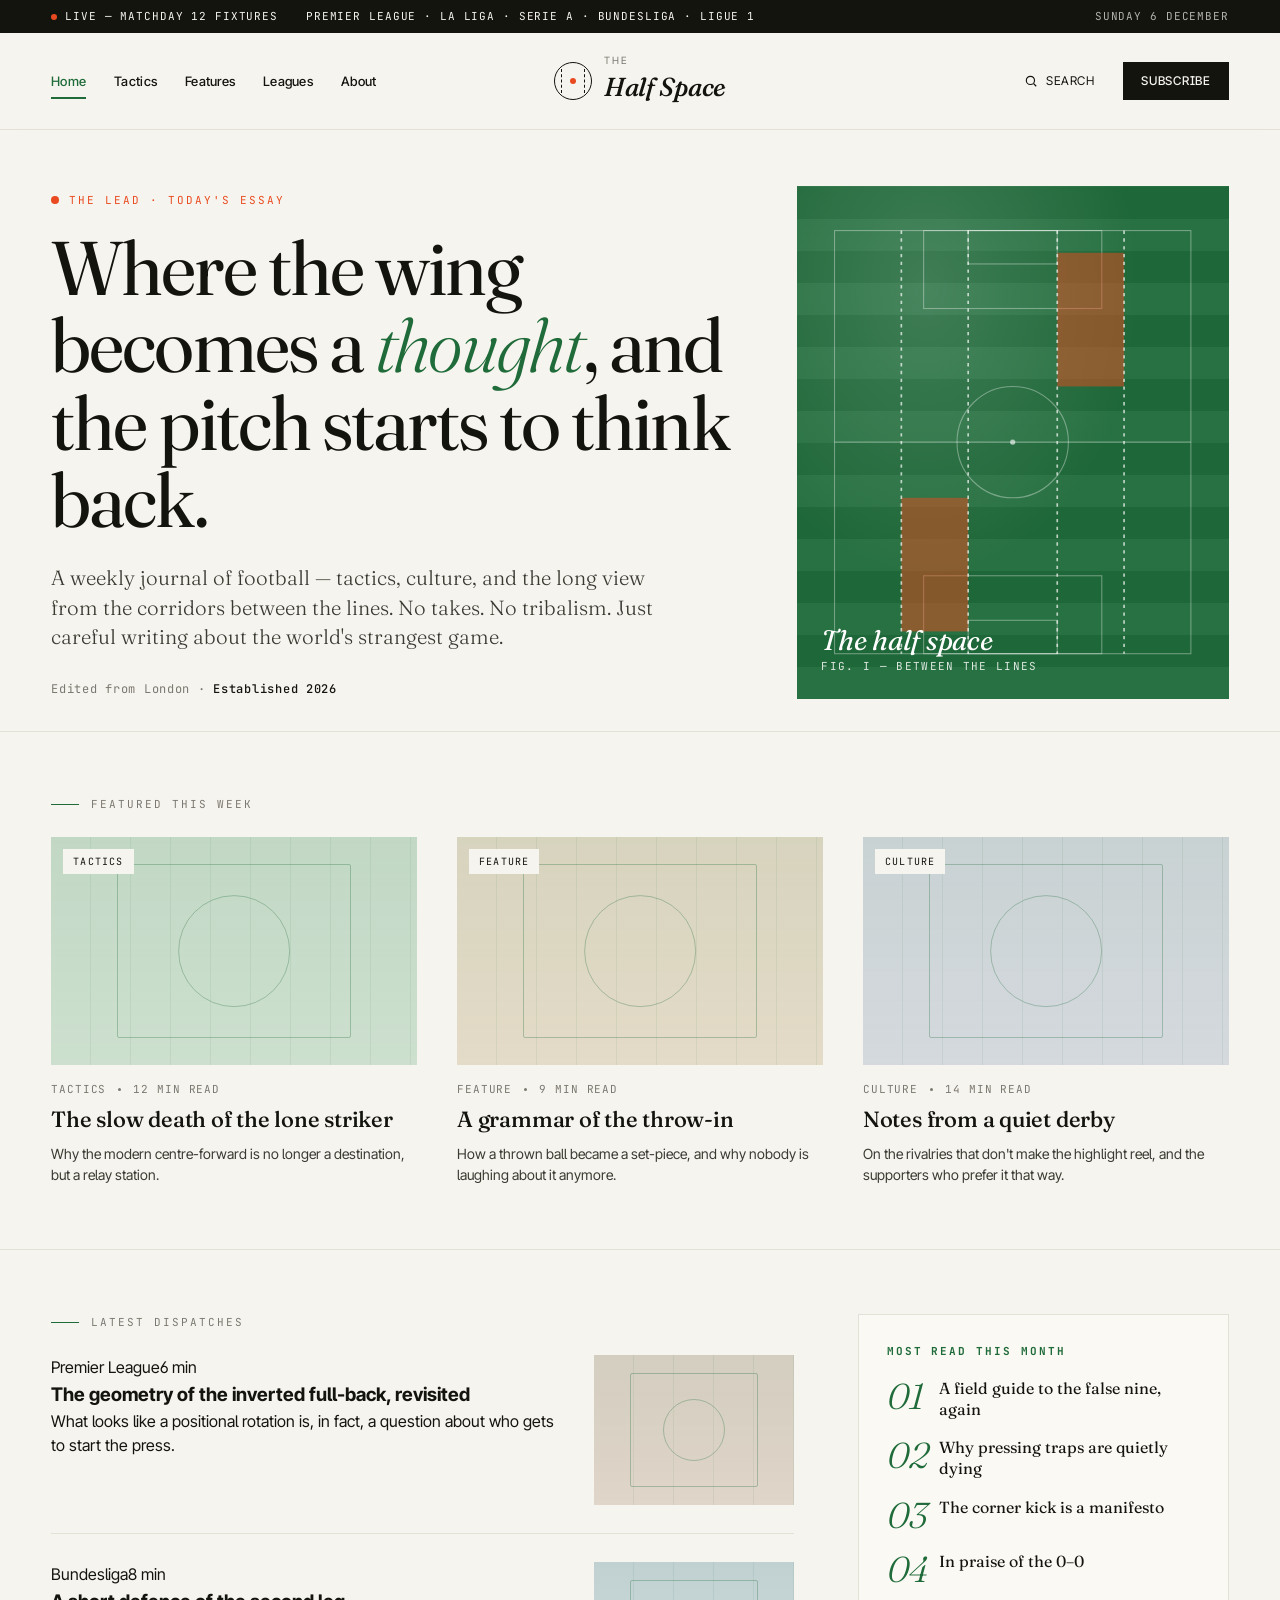
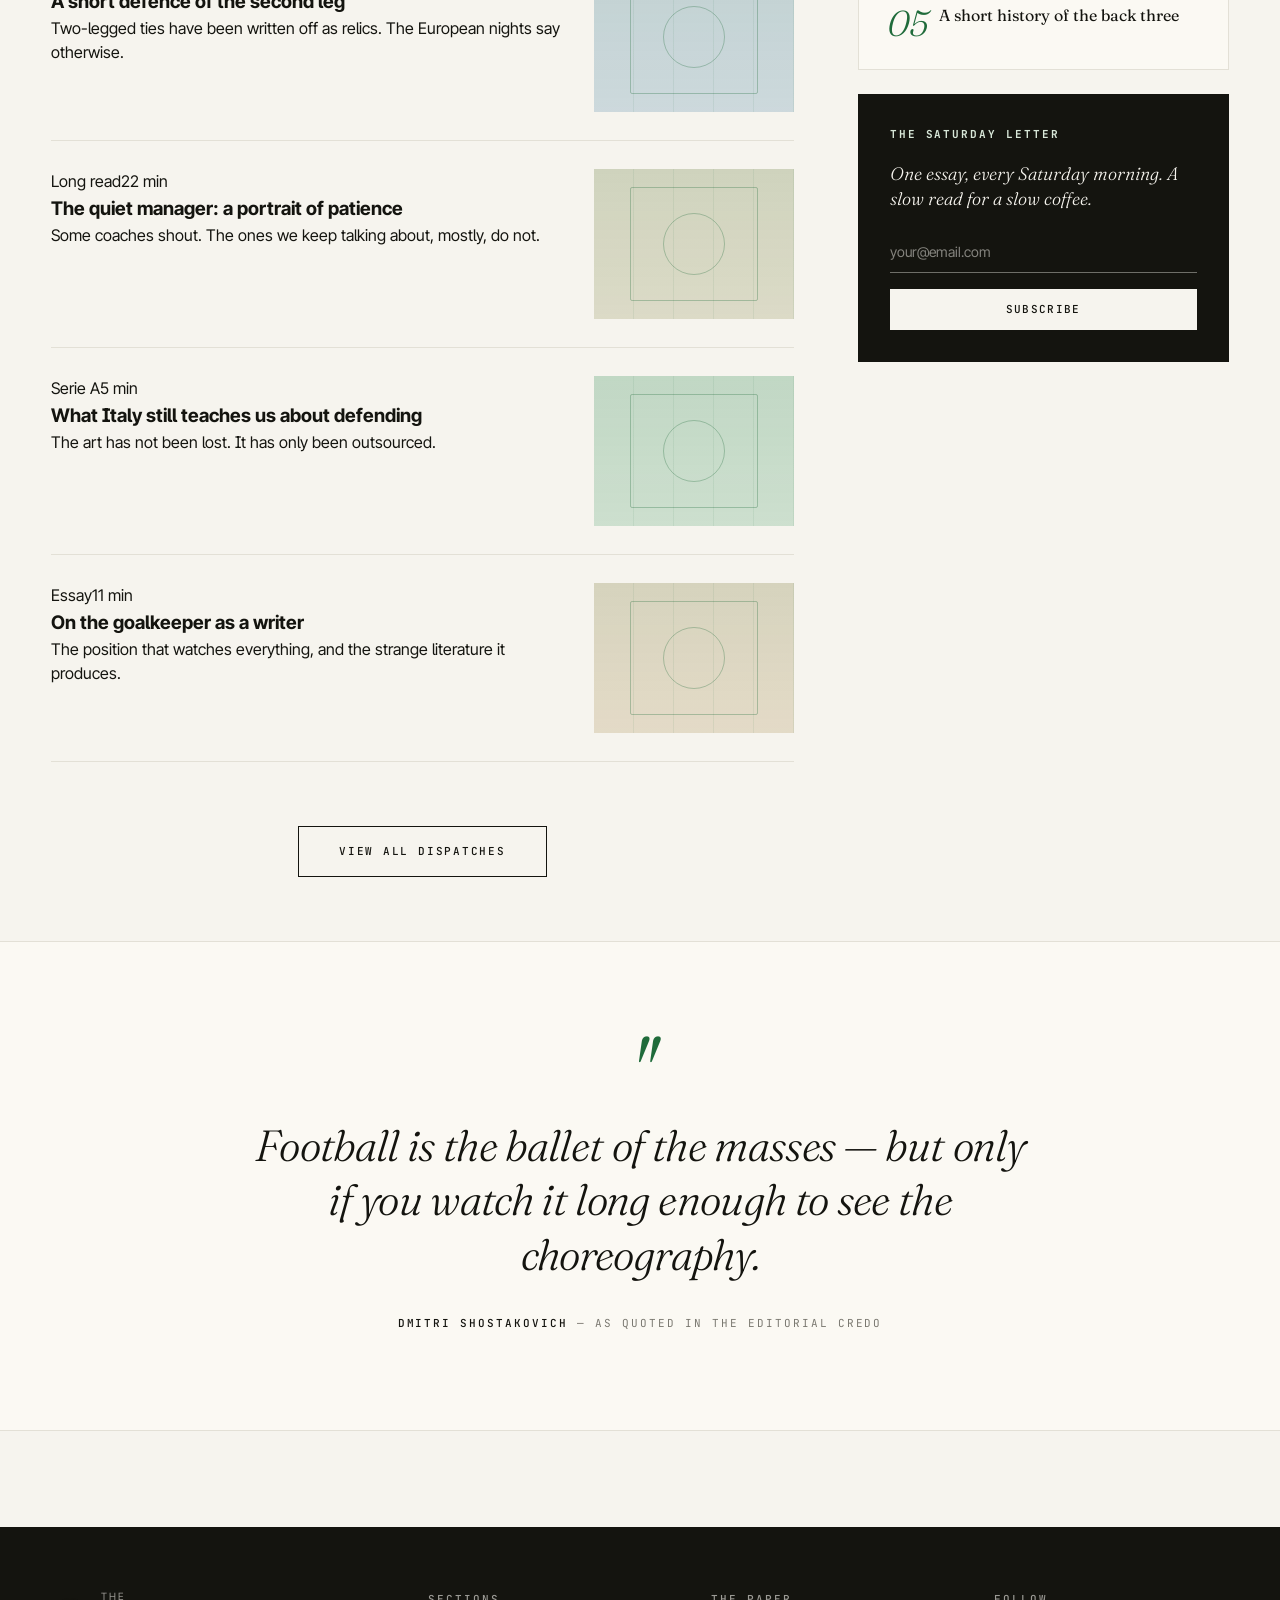
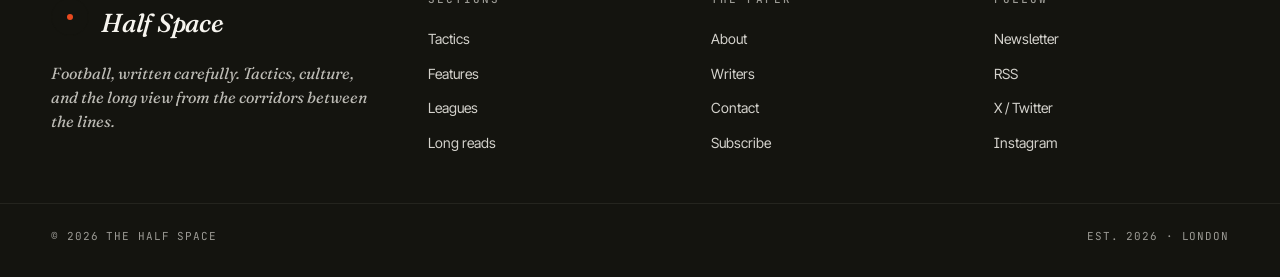
==== index.html @ 6b6e60ec "Add files via upload initial commit" ====
<!DOCTYPE html>
<html lang="en">
<head>
<meta charset="UTF-8">
<meta name="viewport" content="width=device-width, initial-scale=1.0">
<title>The Half Space — Football, written carefully</title>
<meta name="description" content="Tactics, culture, and the long view from the corridors between the lines.">
<link rel="stylesheet" href="styles.css">
</head>
<body data-page="home">

<div id="site-header"></div>

<main>

  <!-- HERO -->
  <section class="hero">
    <div class="container hero-grid">
      <div class="hero-lead fade-up">
        <span class="lead-tag">The lead · Today's essay</span>
        <h1>Where the wing becomes a <em>thought</em>, and the pitch starts to think back.</h1>
        <p class="deck">A weekly journal of football — tactics, culture, and the long view from the corridors between the lines. No takes. No tribalism. Just careful writing about the world's strangest game.</p>
        <p class="byline">Edited from London · <strong>Established 2026</strong></p>
      </div>
      <div class="hero-image fade-up delay-2">
        <div class="pitch-illustration"></div>
        <svg class="pitch-svg" viewBox="0 0 400 460" preserveAspectRatio="xMidYMid slice">
          <!-- Pitch lines suggestion -->
          <g stroke="rgba(255,255,255,0.35)" stroke-width="1" fill="none">
            <rect x="40" y="40" width="320" height="380"/>
            <line x1="40" y1="230" x2="360" y2="230"/>
            <circle cx="200" cy="230" r="50"/>
            <circle cx="200" cy="230" r="2" fill="rgba(255,255,255,0.6)"/>
            <rect x="120" y="40" width="160" height="70"/>
            <rect x="120" y="350" width="160" height="70"/>
            <rect x="160" y="40" width="80" height="30"/>
            <rect x="160" y="390" width="80" height="30"/>
          </g>
          <!-- Half-space highlight zones -->
          <g fill="rgba(233,74,31,0.5)">
            <rect x="100" y="280" width="60" height="120"/>
            <rect x="240" y="60" width="60" height="120"/>
          </g>
          <g stroke="rgba(255,255,255,0.7)" stroke-width="1.5" fill="none" stroke-dasharray="3,4">
            <line x1="100" y1="40" x2="100" y2="420"/>
            <line x1="160" y1="40" x2="160" y2="420"/>
            <line x1="240" y1="40" x2="240" y2="420"/>
            <line x1="300" y1="40" x2="300" y2="420"/>
          </g>
        </svg>
        <div class="corner-tag">
          <span class="big">The half space</span>
          <span>fig. i — between the lines</span>
        </div>
      </div>
    </div>
  </section>

  <!-- FEATURED THREE -->
  <section class="featured-row">
    <div class="container">
      <div class="section-eyebrow">Featured this week</div>
      <div class="featured-grid">
        <a href="article.html" class="card fade-up">
          <div class="card-image">
            <span class="tag">Tactics</span>
            <div class="card-image-inner pg-1"><div class="pitch-graphic"></div></div>
          </div>
          <div class="meta"><span>Tactics</span><span class="dot-sep"></span><span>12 min read</span></div>
          <h3>The slow death of the lone striker</h3>
          <p>Why the modern centre-forward is no longer a destination, but a relay station.</p>
        </a>
        <a href="article.html" class="card fade-up delay-1">
          <div class="card-image">
            <span class="tag">Feature</span>
            <div class="card-image-inner pg-2"><div class="pitch-graphic"></div></div>
          </div>
          <div class="meta"><span>Feature</span><span class="dot-sep"></span><span>9 min read</span></div>
          <h3>A grammar of the throw-in</h3>
          <p>How a thrown ball became a set-piece, and why nobody is laughing about it anymore.</p>
        </a>
        <a href="article.html" class="card fade-up delay-2">
          <div class="card-image">
            <span class="tag">Culture</span>
            <div class="card-image-inner pg-3"><div class="pitch-graphic"></div></div>
          </div>
          <div class="meta"><span>Culture</span><span class="dot-sep"></span><span>14 min read</span></div>
          <h3>Notes from a quiet derby</h3>
          <p>On the rivalries that don't make the highlight reel, and the supporters who prefer it that way.</p>
        </a>
      </div>
    </div>
  </section>

  <!-- LATEST + SIDEBAR -->
  <section class="latest-section">
    <div class="container latest-grid">
      <div>
        <div class="section-eyebrow">Latest dispatches</div>
        <div class="latest-list">
          <a href="article.html" class="row">
            <div>
              <div class="meta"><span>Premier League</span><span class="dot-sep"></span><span>6 min</span></div>
              <h3>The geometry of the inverted full-back, revisited</h3>
              <p>What looks like a positional rotation is, in fact, a question about who gets to start the press.</p>
            </div>
            <div class="img"><div class="card-image-inner pg-4"><div class="pitch-graphic"></div></div></div>
          </a>
          <a href="article.html" class="row">
            <div>
              <div class="meta"><span>Bundesliga</span><span class="dot-sep"></span><span>8 min</span></div>
              <h3>A short defence of the second leg</h3>
              <p>Two-legged ties have been written off as relics. The European nights say otherwise.</p>
            </div>
            <div class="img"><div class="card-image-inner pg-5"><div class="pitch-graphic"></div></div></div>
          </a>
          <a href="article.html" class="row">
            <div>
              <div class="meta"><span>Long read</span><span class="dot-sep"></span><span>22 min</span></div>
              <h3>The quiet manager: a portrait of patience</h3>
              <p>Some coaches shout. The ones we keep talking about, mostly, do not.</p>
            </div>
            <div class="img"><div class="card-image-inner pg-6"><div class="pitch-graphic"></div></div></div>
          </a>
          <a href="article.html" class="row">
            <div>
              <div class="meta"><span>Serie A</span><span class="dot-sep"></span><span>5 min</span></div>
              <h3>What Italy still teaches us about defending</h3>
              <p>The art has not been lost. It has only been outsourced.</p>
            </div>
            <div class="img"><div class="card-image-inner pg-1"><div class="pitch-graphic"></div></div></div>
          </a>
          <a href="article.html" class="row">
            <div>
              <div class="meta"><span>Essay</span><span class="dot-sep"></span><span>11 min</span></div>
              <h3>On the goalkeeper as a writer</h3>
              <p>The position that watches everything, and the strange literature it produces.</p>
            </div>
            <div class="img"><div class="card-image-inner pg-2"><div class="pitch-graphic"></div></div></div>
          </a>
        </div>
        <div class="load-more">
          <button>View all dispatches</button>
        </div>
      </div>

      <aside class="sidebar">
        <div class="sidebar-block">
          <h4>Most read this month</h4>
          <ol class="most-read">
            <li><span class="num">01</span><a href="article.html">A field guide to the false nine, again</a></li>
            <li><span class="num">02</span><a href="article.html">Why pressing traps are quietly dying</a></li>
            <li><span class="num">03</span><a href="article.html">The corner kick is a manifesto</a></li>
            <li><span class="num">04</span><a href="article.html">In praise of the 0–0</a></li>
            <li><span class="num">05</span><a href="article.html">A short history of the back three</a></li>
          </ol>
        </div>
        <div class="sidebar-block newsletter-block">
          <h4>The Saturday letter</h4>
          <p>One essay, every Saturday morning. A slow read for a slow coffee.</p>
          <input type="email" placeholder="your@email.com" />
          <button>Subscribe</button>
        </div>
      </aside>
    </div>
  </section>

  <!-- QUOTE BREAK -->
  <section class="quote-block">
    <blockquote>
      <div class="qmark">"</div>
      <q>Football is the ballet of the masses — but only if you watch it long enough to see the choreography.</q>
      <cite><strong>Dmitri Shostakovich</strong> — as quoted in the editorial credo</cite>
    </blockquote>
  </section>

</main>

<div id="site-footer"></div>
<script src="site.js"></script>
</body>
</html>
---- styles.css ----
/* ===========================
   THE HALF SPACE — Design System
   =========================== */

@import url('https://fonts.googleapis.com/css2?family=Fraunces:opsz,wght,SOFT@9..144,300..900,0..100&family=Inter+Tight:wght@300;400;500;600;700&family=JetBrains+Mono:wght@400;500&display=swap');

:root {
  /* Palette — pitch chalk on cream, with a deep grass accent */
  --bg: #f6f4ee;
  --bg-elevated: #ffffff;
  --paper: #fbf9f3;
  --ink: #14140f;
  --ink-soft: #3a3a32;
  --ink-muted: #7a7870;
  --rule: #e3e0d6;
  --rule-soft: #ecead8;
  --accent: #1f6b3a;       /* deep grass green */
  --accent-soft: #d8e7d8;
  --highlight: #e94a1f;    /* match-day red */
  --gold: #b58a2c;

  /* Type */
  --serif: 'Fraunces', 'Times New Roman', serif;
  --sans: 'Inter Tight', system-ui, sans-serif;
  --mono: 'JetBrains Mono', monospace;

  /* Layout */
  --max: 1280px;
  --gutter: clamp(20px, 4vw, 56px);
  --radius: 2px;
}

* { box-sizing: border-box; margin: 0; padding: 0; }

html { scroll-behavior: smooth; }

body {
  font-family: var(--sans);
  background: var(--bg);
  color: var(--ink);
  line-height: 1.55;
  -webkit-font-smoothing: antialiased;
  text-rendering: optimizeLegibility;
  font-feature-settings: "ss01", "ss02";
}

a { color: inherit; text-decoration: none; }

img { max-width: 100%; display: block; }

button { font: inherit; cursor: pointer; border: none; background: none; color: inherit; }

/* ===========================
   HEADER / MASTHEAD
   =========================== */

.top-strip {
  background: var(--ink);
  color: var(--bg);
  font-family: var(--mono);
  font-size: 11px;
  letter-spacing: 0.08em;
  text-transform: uppercase;
}

.top-strip-inner {
  max-width: var(--max);
  margin: 0 auto;
  padding: 8px var(--gutter);
  display: flex;
  justify-content: space-between;
  align-items: center;
  gap: 24px;
}

.top-strip .ticker {
  display: flex;
  gap: 28px;
  overflow: hidden;
  white-space: nowrap;
}
.top-strip .ticker span {
  display: inline-flex;
  align-items: center;
  gap: 8px;
}
.top-strip .ticker .dot {
  width: 6px; height: 6px; border-radius: 50%;
  background: var(--highlight);
  display: inline-block;
}
.top-strip .meta { opacity: 0.7; }

header.masthead {
  background: var(--bg);
  border-bottom: 1px solid var(--rule);
  position: sticky;
  top: 0;
  z-index: 50;
  backdrop-filter: blur(8px);
  background: rgba(246, 244, 238, 0.92);
}

.masthead-inner {
  max-width: var(--max);
  margin: 0 auto;
  padding: 22px var(--gutter);
  display: grid;
  grid-template-columns: 1fr auto 1fr;
  align-items: center;
  gap: 24px;
}

.brand {
  display: flex;
  align-items: center;
  gap: 12px;
  justify-self: center;
  grid-column: 2;
}

.brand-mark {
  width: 38px;
  height: 38px;
  position: relative;
  display: grid;
  place-items: center;
  border: 1.5px solid var(--ink);
  border-radius: 50%;
}
.brand-mark::before {
  content: '';
  position: absolute;
  inset: 6px;
  border-left: 1px dashed var(--ink);
  border-right: 1px dashed var(--ink);
}
.brand-mark::after {
  content: '';
  width: 6px; height: 6px;
  background: var(--highlight);
  border-radius: 50%;
}

.brand-name {
  font-family: var(--serif);
  font-weight: 500;
  font-size: 26px;
  letter-spacing: -0.01em;
  font-style: italic;
}
.brand-name .the {
  font-family: var(--sans);
  font-weight: 400;
  font-style: normal;
  text-transform: uppercase;
  font-size: 10px;
  letter-spacing: 0.2em;
  color: var(--ink-muted);
  display: block;
  line-height: 1;
  margin-bottom: 2px;
}

nav.primary {
  grid-column: 1;
  justify-self: start;
  display: flex;
  gap: 28px;
  font-size: 13px;
  font-weight: 500;
  letter-spacing: 0.02em;
}
nav.primary a {
  position: relative;
  padding: 6px 0;
  transition: color 0.2s;
}
nav.primary a:hover { color: var(--accent); }
nav.primary a.active {
  color: var(--accent);
}
nav.primary a.active::after {
  content: '';
  position: absolute;
  left: 0; right: 0; bottom: -2px;
  height: 2px;
  background: var(--accent);
}

.utility {
  grid-column: 3;
  justify-self: end;
  display: flex;
  align-items: center;
  gap: 16px;
}

.search-btn, .acct-btn {
  display: inline-flex;
  align-items: center;
  gap: 8px;
  font-size: 12px;
  letter-spacing: 0.04em;
  text-transform: uppercase;
  padding: 8px 12px;
  border: 1px solid transparent;
  transition: border-color 0.2s;
}
.search-btn:hover { border-color: var(--rule); }

.subscribe-btn {
  background: var(--ink);
  color: var(--bg);
  padding: 10px 18px;
  font-size: 12px;
  letter-spacing: 0.06em;
  text-transform: uppercase;
  font-weight: 500;
  transition: background 0.2s;
}
.subscribe-btn:hover { background: var(--accent); }

.menu-toggle { display: none; }

/* ===========================
   GENERIC LAYOUT
   =========================== */

.container {
  max-width: var(--max);
  margin: 0 auto;
  padding: 0 var(--gutter);
}

main { min-height: 60vh; }

.section-eyebrow {
  font-family: var(--mono);
  font-size: 11px;
  letter-spacing: 0.18em;
  text-transform: uppercase;
  color: var(--ink-muted);
  display: flex;
  align-items: center;
  gap: 12px;
  margin-bottom: 24px;
}
.section-eyebrow::before {
  content: '';
  width: 28px;
  height: 1px;
  background: var(--accent);
}

.divider {
  height: 1px;
  background: var(--rule);
  margin: 64px 0;
}

/* ===========================
   FOOTER
   =========================== */

footer.site-footer {
  margin-top: 96px;
  background: var(--ink);
  color: var(--bg);
  padding: 64px 0 32px;
}

.footer-grid {
  max-width: var(--max);
  margin: 0 auto;
  padding: 0 var(--gutter);
  display: grid;
  grid-template-columns: 1.4fr 1fr 1fr 1fr;
  gap: 48px;
}

.footer-brand .brand-name { color: var(--bg); }
.footer-brand .brand-name .the { color: rgba(246,244,238,0.6); }
.footer-brand p {
  margin-top: 18px;
  font-family: var(--serif);
  font-size: 16px;
  line-height: 1.5;
  font-style: italic;
  opacity: 0.75;
  max-width: 320px;
}

.footer-col h4 {
  font-family: var(--mono);
  font-size: 11px;
  letter-spacing: 0.18em;
  text-transform: uppercase;
  margin-bottom: 18px;
  opacity: 0.6;
  font-weight: 500;
}
.footer-col ul { list-style: none; display: flex; flex-direction: column; gap: 10px; }
.footer-col a {
  font-size: 14px;
  opacity: 0.85;
  transition: opacity 0.2s;
}
.footer-col a:hover { opacity: 1; color: var(--accent-soft); }

.footer-bottom {
  max-width: var(--max);
  margin: 48px auto 0;
  padding: 24px var(--gutter) 0;
  border-top: 1px solid rgba(246,244,238,0.12);
  display: flex;
  justify-content: space-between;
  font-family: var(--mono);
  font-size: 11px;
  letter-spacing: 0.08em;
  text-transform: uppercase;
  opacity: 0.6;
}

/* ===========================
   ARTICLE CARD (shared)
   =========================== */

.card {
  display: block;
  transition: transform 0.3s ease;
}
.card:hover .card-image-inner { transform: scale(1.03); }
.card:hover h3 { color: var(--accent); }

.card-image {
  overflow: hidden;
  background: var(--rule-soft);
  aspect-ratio: 16/10;
  margin-bottom: 16px;
  position: relative;
}
.card-image-inner {
  width: 100%; height: 100%;
  transition: transform 0.6s cubic-bezier(.2,.8,.2,1);
  display: grid;
  place-items: center;
  background-size: cover;
  background-position: center;
}

.card .tag {
  position: absolute;
  top: 12px; left: 12px;
  background: var(--bg);
  color: var(--ink);
  font-family: var(--mono);
  font-size: 10px;
  letter-spacing: 0.12em;
  text-transform: uppercase;
  padding: 5px 10px;
  z-index: 2;
}

.card .meta {
  font-family: var(--mono);
  font-size: 11px;
  letter-spacing: 0.08em;
  text-transform: uppercase;
  color: var(--ink-muted);
  margin-bottom: 8px;
  display: flex;
  gap: 12px;
  align-items: center;
}
.card .meta .dot-sep { width: 3px; height: 3px; background: var(--ink-muted); border-radius: 50%; display: inline-block; }

.card h3 {
  font-family: var(--serif);
  font-weight: 500;
  font-size: 22px;
  line-height: 1.2;
  letter-spacing: -0.01em;
  margin-bottom: 10px;
  transition: color 0.2s;
}
.card p {
  font-size: 14px;
  color: var(--ink-soft);
  line-height: 1.5;
}

/* Placeholder pitch graphic for empty image */
.pitch-graphic {
  width: 100%; height: 100%;
  background:
    linear-gradient(180deg, rgba(31,107,58,0.12), rgba(31,107,58,0.06)),
    repeating-linear-gradient(90deg, transparent 0 39px, rgba(31,107,58,0.08) 39px 40px);
  position: relative;
}
.pitch-graphic::before, .pitch-graphic::after {
  content: '';
  position: absolute;
  border: 1px solid rgba(31,107,58,0.3);
}
.pitch-graphic::before {
  inset: 12% 18%;
  border-radius: 2px;
}
.pitch-graphic::after {
  width: 30%; aspect-ratio: 1;
  border-radius: 50%;
  top: 50%; left: 50%;
  transform: translate(-50%, -50%);
}

/* Color variants for placeholder cards */
.pg-1 { background-color: #d8e7d8; }
.pg-2 { background-color: #f0e2d0; }
.pg-3 { background-color: #e0e0e8; }
.pg-4 { background-color: #ecdcd2; }
.pg-5 { background-color: #d8e0e7; }
.pg-6 { background-color: #e8e2d0; }

/* ===========================
   RESPONSIVE
   =========================== */

@media (max-width: 900px) {
  .masthead-inner {
    grid-template-columns: 1fr auto 1fr;
  }
  nav.primary { display: none; }
  .menu-toggle {
    display: inline-flex;
    grid-column: 1;
    justify-self: start;
    width: 40px; height: 40px;
    align-items: center; justify-content: center;
    flex-direction: column;
    gap: 5px;
  }
  .menu-toggle span {
    width: 22px; height: 1.5px; background: var(--ink);
  }
  .utility .search-btn span,
  .utility .acct-btn span { display: none; }
  .top-strip .meta { display: none; }
  .footer-grid { grid-template-columns: 1fr 1fr; gap: 32px; }
  .footer-brand { grid-column: span 2; }
  .footer-bottom { flex-direction: column; gap: 8px; }
}

@media (max-width: 600px) {
  .top-strip-inner .ticker span:not(:first-child) { display: none; }
  .subscribe-btn { padding: 8px 12px; font-size: 11px; }
}

/* Mobile menu */
.mobile-menu {
  display: none;
  position: fixed;
  top: 0; left: 0; right: 0; bottom: 0;
  background: var(--bg);
  z-index: 100;
  padding: 32px var(--gutter);
  flex-direction: column;
  gap: 24px;
}
.mobile-menu.open { display: flex; }
.mobile-menu .close {
  align-self: flex-end;
  font-size: 28px;
  width: 40px; height: 40px;
}
.mobile-menu nav {
  display: flex;
  flex-direction: column;
  gap: 18px;
}
.mobile-menu a {
  font-family: var(--serif);
  font-size: 32px;
  font-style: italic;
}

/* Animations */
@keyframes fadeUp {
  from { opacity: 0; transform: translateY(16px); }
  to { opacity: 1; transform: translateY(0); }
}
.fade-up { animation: fadeUp 0.7s cubic-bezier(.2,.8,.2,1) both; }
.delay-1 { animation-delay: 0.08s; }
.delay-2 { animation-delay: 0.16s; }
.delay-3 { animation-delay: 0.24s; }
.delay-4 { animation-delay: 0.32s; }
.delay-5 { animation-delay: 0.4s; }

/* ===========================
   SEARCH OVERLAY
   =========================== */
.search-overlay {
  display: none;
  position: fixed;
  inset: 0;
  background: rgba(246, 244, 238, 0.98);
  backdrop-filter: blur(20px);
  z-index: 200;
  padding: 32px var(--gutter);
}
.search-overlay.open { display: block; animation: fadeUp 0.3s both; }
.search-overlay .close {
  position: absolute;
  top: 24px; right: 32px;
  font-size: 32px;
  width: 44px; height: 44px;
  border-radius: 50%;
  border: 1px solid var(--rule);
  display: grid; place-items: center;
}
.search-inner {
  max-width: 720px;
  margin: 12vh auto 0;
}
.search-eyebrow {
  display: block;
  font-family: var(--mono);
  font-size: 11px;
  letter-spacing: 0.18em;
  text-transform: uppercase;
  color: var(--ink-muted);
  margin-bottom: 18px;
}
.search-overlay input[type=search] {
  width: 100%;
  font-family: var(--serif);
  font-size: clamp(32px, 5vw, 56px);
  font-style: italic;
  font-weight: 300;
  border: none;
  background: transparent;
  border-bottom: 1px solid var(--ink);
  padding: 16px 0;
  outline: none;
  color: var(--ink);
}
.search-suggest {
  margin-top: 28px;
  display: flex;
  gap: 12px;
  flex-wrap: wrap;
  font-size: 13px;
  align-items: center;
}
.search-suggest span { font-family: var(--mono); font-size: 11px; letter-spacing: 0.12em; text-transform: uppercase; color: var(--ink-muted); }
.search-suggest a {
  padding: 6px 14px;
  border: 1px solid var(--rule);
  border-radius: 99px;
  transition: all 0.2s;
}
.search-suggest a:hover { background: var(--ink); color: var(--bg); border-color: var(--ink); }

/* ===========================
   HOME PAGE — HERO
   =========================== */

.hero {
  padding: 56px 0 32px;
  border-bottom: 1px solid var(--rule);
}

.hero-grid {
  display: grid;
  grid-template-columns: 1.6fr 1fr;
  gap: 56px;
  align-items: stretch;
}

.hero-lead .lead-tag {
  font-family: var(--mono);
  font-size: 11px;
  letter-spacing: 0.18em;
  text-transform: uppercase;
  color: var(--highlight);
  margin-bottom: 20px;
  display: inline-flex;
  align-items: center;
  gap: 10px;
}
.hero-lead .lead-tag::before {
  content: '';
  width: 8px; height: 8px; border-radius: 50%;
  background: var(--highlight);
  animation: pulse 1.6s ease-in-out infinite;
}
@keyframes pulse {
  0%,100% { transform: scale(1); opacity: 1; }
  50% { transform: scale(1.4); opacity: 0.5; }
}

.hero-lead h1 {
  font-family: var(--serif);
  font-weight: 400;
  font-size: clamp(40px, 6vw, 76px);
  line-height: 1.02;
  letter-spacing: -0.025em;
  margin-bottom: 24px;
}
.hero-lead h1 em {
  font-style: italic;
  font-weight: 300;
  color: var(--accent);
}

.hero-lead .deck {
  font-family: var(--serif);
  font-size: clamp(18px, 1.6vw, 22px);
  line-height: 1.45;
  color: var(--ink-soft);
  max-width: 620px;
  font-weight: 300;
  margin-bottom: 28px;
}

.hero-lead .byline {
  font-family: var(--mono);
  font-size: 12px;
  letter-spacing: 0.06em;
  color: var(--ink-muted);
}
.hero-lead .byline strong { color: var(--ink); font-weight: 500; }

.hero-image {
  background: var(--accent);
  position: relative;
  overflow: hidden;
  min-height: 460px;
}
.hero-image .pitch-illustration {
  position: absolute;
  inset: 0;
  background:
    radial-gradient(ellipse at 30% 20%, rgba(255,255,255,0.15), transparent 50%),
    repeating-linear-gradient(0deg, rgba(255,255,255,0.04) 0 32px, rgba(0,0,0,0.04) 32px 64px);
}
.hero-image svg.pitch-svg {
  position: absolute;
  inset: 0;
  width: 100%;
  height: 100%;
}
.hero-image .corner-tag {
  position: absolute;
  bottom: 24px; left: 24px;
  font-family: var(--mono);
  font-size: 11px;
  letter-spacing: 0.12em;
  text-transform: uppercase;
  color: rgba(255,255,255,0.85);
  display: flex;
  flex-direction: column;
  gap: 4px;
}
.hero-image .corner-tag .big {
  font-family: var(--serif);
  font-style: italic;
  font-size: 28px;
  letter-spacing: -0.01em;
  color: white;
  text-transform: none;
  line-height: 1;
}

@media (max-width: 900px) {
  .hero-grid { grid-template-columns: 1fr; }
  .hero-image { min-height: 320px; order: -1; }
}

/* ===========================
   FEATURED ROW
   =========================== */

.featured-row {
  padding: 64px 0;
  border-bottom: 1px solid var(--rule);
}

.featured-grid {
  display: grid;
  grid-template-columns: repeat(3, 1fr);
  gap: 40px;
}
@media (max-width: 800px) {
  .featured-grid { grid-template-columns: 1fr; }
}

/* ===========================
   LATEST + SIDEBAR
   =========================== */

.latest-section {
  padding: 64px 0;
}

.latest-grid {
  display: grid;
  grid-template-columns: 2fr 1fr;
  gap: 64px;
}
@media (max-width: 900px) {
  .latest-grid { grid-template-columns: 1fr; gap: 48px; }
}

.latest-list {
  display: flex;
  flex-direction: column;
}
.latest-list .row {
  display: grid;
  grid-template-columns: 1fr 200px;
  gap: 32px;
  padding: 28px 0;
  border-bottom: 1px solid var(--rule);
  transition: padding 0.2s;
}
.latest-list .row:first-child { padding-top: 0; }
.latest-list .row:hover { padding-left: 8px; }
.latest-list .row:hover h3 { color: var(--accent); }
.latest-list .row .img { aspect-ratio: 4/3; overflow: hidden; }
@media (max-width: 600px) {
  .latest-list .row { grid-template-columns: 1fr; }
  .latest-list .row .img { aspect-ratio: 16/10; order: -1; }
}

.sidebar {
  position: sticky;
  top: 100px;
  align-self: start;
}

.sidebar-block {
  padding: 28px;
  background: var(--paper);
  border: 1px solid var(--rule);
  margin-bottom: 24px;
}
.sidebar-block h4 {
  font-family: var(--mono);
  font-size: 11px;
  letter-spacing: 0.18em;
  text-transform: uppercase;
  color: var(--accent);
  margin-bottom: 18px;
}

.most-read {
  list-style: none;
  display: flex;
  flex-direction: column;
  gap: 18px;
}
.most-read li {
  display: grid;
  grid-template-columns: 36px 1fr;
  gap: 16px;
  align-items: start;
}
.most-read .num {
  font-family: var(--serif);
  font-style: italic;
  font-size: 36px;
  font-weight: 300;
  line-height: 1;
  color: var(--accent);
}
.most-read a {
  font-family: var(--serif);
  font-size: 16px;
  line-height: 1.3;
  font-weight: 400;
  transition: color 0.2s;
}
.most-read a:hover { color: var(--accent); }

.newsletter-block {
  background: var(--ink);
  color: var(--bg);
  padding: 32px;
  border: none;
}
.newsletter-block h4 { color: var(--accent-soft); }
.newsletter-block p {
  font-family: var(--serif);
  font-size: 18px;
  font-style: italic;
  line-height: 1.4;
  font-weight: 300;
  margin-bottom: 20px;
}
.newsletter-block input {
  width: 100%;
  background: transparent;
  border: none;
  border-bottom: 1px solid rgba(246,244,238,0.4);
  padding: 12px 0;
  color: var(--bg);
  font-family: var(--sans);
  font-size: 14px;
  outline: none;
}
.newsletter-block input::placeholder { color: rgba(246,244,238,0.5); }
.newsletter-block button {
  width: 100%;
  margin-top: 16px;
  padding: 12px;
  background: var(--bg);
  color: var(--ink);
  font-family: var(--mono);
  font-size: 11px;
  letter-spacing: 0.12em;
  text-transform: uppercase;
  font-weight: 500;
  transition: background 0.2s;
}
.newsletter-block button:hover { background: var(--accent-soft); }

/* ===========================
   QUOTE / EDITORIAL BREAK
   =========================== */

.quote-block {
  padding: 96px 0;
  background: var(--paper);
  border-top: 1px solid var(--rule);
  border-bottom: 1px solid var(--rule);
  text-align: center;
}
.quote-block blockquote {
  max-width: 900px;
  margin: 0 auto;
  padding: 0 var(--gutter);
}
.quote-block .qmark {
  font-family: var(--serif);
  font-size: 80px;
  line-height: 0.8;
  color: var(--accent);
  font-style: italic;
  margin-bottom: 16px;
}
.quote-block q {
  font-family: var(--serif);
  font-size: clamp(26px, 3.4vw, 44px);
  font-weight: 300;
  line-height: 1.25;
  font-style: italic;
  letter-spacing: -0.015em;
  display: block;
  margin-bottom: 28px;
}
.quote-block q::before, .quote-block q::after { content: ''; }
.quote-block cite {
  font-family: var(--mono);
  font-size: 11px;
  letter-spacing: 0.18em;
  text-transform: uppercase;
  color: var(--ink-muted);
  font-style: normal;
}
.quote-block cite strong { color: var(--ink); font-weight: 500; }

/* ===========================
   GENERIC PAGE HEADER
   =========================== */

.page-header {
  padding: 80px 0 56px;
  border-bottom: 1px solid var(--rule);
}
.page-header .eyebrow {
  font-family: var(--mono);
  font-size: 11px;
  letter-spacing: 0.18em;
  text-transform: uppercase;
  color: var(--accent);
  margin-bottom: 20px;
  display: inline-flex;
  align-items: center;
  gap: 10px;
}
.page-header .eyebrow::before {
  content: '';
  width: 28px; height: 1px; background: var(--accent);
}
.page-header h1 {
  font-family: var(--serif);
  font-weight: 400;
  font-size: clamp(48px, 7vw, 96px);
  line-height: 1;
  letter-spacing: -0.03em;
  margin-bottom: 20px;
}
.page-header h1 em {
  font-style: italic;
  font-weight: 300;
  color: var(--accent);
}
.page-header .deck {
  font-family: var(--serif);
  font-size: clamp(18px, 1.6vw, 22px);
  font-weight: 300;
  font-style: italic;
  color: var(--ink-soft);
  max-width: 720px;
  line-height: 1.4;
}

/* ===========================
   CATEGORY FILTER PILLS
   =========================== */

.filter-row {
  padding: 32px 0;
  border-bottom: 1px solid var(--rule);
  display: flex;
  gap: 8px;
  flex-wrap: wrap;
  align-items: center;
}
.filter-row .label {
  font-family: var(--mono);
  font-size: 11px;
  letter-spacing: 0.18em;
  text-transform: uppercase;
  color: var(--ink-muted);
  margin-right: 16px;
}
.filter-row a {
  padding: 8px 16px;
  border: 1px solid var(--rule);
  border-radius: 99px;
  font-size: 13px;
  transition: all 0.2s;
}
.filter-row a:hover { border-color: var(--ink); }
.filter-row a.active {
  background: var(--ink);
  color: var(--bg);
  border-color: var(--ink);
}

/* ===========================
   ARCHIVE GRID
   =========================== */

.archive-section { padding: 64px 0; }
.archive-grid {
  display: grid;
  grid-template-columns: repeat(3, 1fr);
  gap: 48px 40px;
}
@media (max-width: 900px) { .archive-grid { grid-template-columns: repeat(2, 1fr); } }
@media (max-width: 600px) { .archive-grid { grid-template-columns: 1fr; } }

.load-more {
  text-align: center;
  margin-top: 64px;
}
.load-more button {
  padding: 16px 40px;
  border: 1px solid var(--ink);
  font-family: var(--mono);
  font-size: 11px;
  letter-spacing: 0.16em;
  text-transform: uppercase;
  font-weight: 500;
  transition: all 0.2s;
}
.load-more button:hover { background: var(--ink); color: var(--bg); }

/* ===========================
   ARTICLE PAGE
   =========================== */

.article-hero {
  padding: 64px 0 48px;
  max-width: 880px;
  margin: 0 auto;
}
.article-hero .eyebrow {
  font-family: var(--mono);
  font-size: 11px;
  letter-spacing: 0.18em;
  text-transform: uppercase;
  color: var(--accent);
  margin-bottom: 24px;
}
.article-hero h1 {
  font-family: var(--serif);
  font-weight: 400;
  font-size: clamp(38px, 5.5vw, 68px);
  line-height: 1.05;
  letter-spacing: -0.025em;
  margin-bottom: 28px;
}
.article-hero h1 em { font-style: italic; font-weight: 300; }
.article-hero .deck {
  font-family: var(--serif);
  font-size: clamp(19px, 1.7vw, 24px);
  line-height: 1.45;
  color: var(--ink-soft);
  font-weight: 300;
  margin-bottom: 32px;
}

.article-meta-bar {
  display: flex;
  justify-content: space-between;
  align-items: center;
  padding: 20px 0;
  border-top: 1px solid var(--rule);
  border-bottom: 1px solid var(--rule);
  font-family: var(--mono);
  font-size: 12px;
  letter-spacing: 0.06em;
}
.article-meta-bar .author { display: flex; align-items: center; gap: 12px; }
.article-meta-bar .avatar {
  width: 36px; height: 36px;
  background: var(--accent);
  border-radius: 50%;
  display: grid; place-items: center;
  color: white;
  font-family: var(--serif);
  font-style: italic;
  font-size: 16px;
}
.article-meta-bar .author strong { color: var(--ink); font-weight: 500; text-transform: uppercase; letter-spacing: 0.08em; }
.article-meta-bar .author span { display: block; color: var(--ink-muted); font-size: 11px; margin-top: 2px; }
.article-meta-bar .actions { display: flex; gap: 16px; color: var(--ink-muted); }
.article-meta-bar .actions button { transition: color 0.2s; }
.article-meta-bar .actions button:hover { color: var(--accent); }

.article-image-band {
  margin: 48px 0;
  aspect-ratio: 21/9;
  background: var(--accent);
  position: relative;
  overflow: hidden;
}

.article-body {
  max-width: 720px;
  margin: 0 auto;
  font-family: var(--serif);
  font-weight: 350;
}

.article-body > p {
  font-size: 19px;
  line-height: 1.7;
  margin-bottom: 1.4em;
}
.article-body > p:first-of-type::first-letter {
  font-family: var(--serif);
  font-size: 78px;
  font-weight: 400;
  font-style: italic;
  float: left;
  line-height: 0.85;
  margin: 8px 12px 0 0;
  color: var(--accent);
}
.article-body h2 {
  font-family: var(--serif);
  font-weight: 500;
  font-size: 30px;
  line-height: 1.2;
  letter-spacing: -0.015em;
  margin: 56px 0 20px;
}
.article-body blockquote {
  border-left: 3px solid var(--accent);
  padding: 8px 0 8px 28px;
  margin: 32px 0;
  font-style: italic;
  font-size: 22px;
  line-height: 1.45;
  color: var(--ink-soft);
}

/* ===========================
   ABOUT PAGE
   =========================== */

.about-intro {
  padding: 80px 0;
  display: grid;
  grid-template-columns: 1fr 1fr;
  gap: 64px;
  align-items: start;
  border-bottom: 1px solid var(--rule);
}
@media (max-width: 800px) { .about-intro { grid-template-columns: 1fr; gap: 32px; } }
.about-intro .pull {
  font-family: var(--serif);
  font-size: clamp(24px, 2.4vw, 34px);
  line-height: 1.3;
  font-weight: 400;
  letter-spacing: -0.01em;
}
.about-intro .pull em { color: var(--accent); font-style: italic; font-weight: 300; }
.about-intro .body p { font-size: 16px; line-height: 1.7; color: var(--ink-soft); margin-bottom: 16px; }

.principles {
  padding: 80px 0;
}
.principle-grid {
  display: grid;
  grid-template-columns: repeat(3, 1fr);
  gap: 48px;
  margin-top: 48px;
}
@media (max-width: 800px) { .principle-grid { grid-template-columns: 1fr; } }
.principle .num {
  font-family: var(--serif);
  font-style: italic;
  font-weight: 300;
  font-size: 56px;
  color: var(--accent);
  line-height: 1;
  margin-bottom: 16px;
}
.principle h3 {
  font-family: var(--serif);
  font-size: 24px;
  font-weight: 500;
  margin-bottom: 12px;
  letter-spacing: -0.01em;
}
.principle p { font-size: 15px; line-height: 1.6; color: var(--ink-soft); }

.writers-section { padding: 80px 0; background: var(--paper); border-top: 1px solid var(--rule); }
.writers-grid {
  display: grid;
  grid-template-columns: repeat(4, 1fr);
  gap: 32px;
  margin-top: 48px;
}
@media (max-width: 800px) { .writers-grid { grid-template-columns: repeat(2, 1fr); } }
@media (max-width: 480px) { .writers-grid { grid-template-columns: 1fr; } }
.writer .avatar-lg {
  aspect-ratio: 1;
  background: var(--accent-soft);
  margin-bottom: 16px;
  display: grid;
  place-items: center;
  font-family: var(--serif);
  font-size: 56px;
  font-style: italic;
  color: var(--accent);
  font-weight: 300;
}
.writer h3 {
  font-family: var(--serif);
  font-size: 20px;
  font-weight: 500;
  margin-bottom: 4px;
}
.writer .role {
  font-family: var(--mono);
  font-size: 11px;
  letter-spacing: 0.12em;
  text-transform: uppercase;
  color: var(--ink-muted);
  margin-bottom: 10px;
}
.writer p { font-size: 14px; line-height: 1.5; color: var(--ink-soft); }

/* ===========================
   SUBSCRIBE PAGE
   =========================== */

.subscribe-hero {
  padding: 96px 0;
  text-align: center;
  border-bottom: 1px solid var(--rule);
}
.subscribe-hero .eyebrow { color: var(--highlight); }
.subscribe-hero h1 {
  font-family: var(--serif);
  font-weight: 400;
  font-size: clamp(48px, 8vw, 100px);
  line-height: 1;
  letter-spacing: -0.03em;
  max-width: 900px;
  margin: 0 auto 24px;
}
.subscribe-hero h1 em { font-style: italic; font-weight: 300; color: var(--accent); }
.subscribe-hero .deck {
  font-family: var(--serif);
  font-size: 22px;
  font-weight: 300;
  font-style: italic;
  color: var(--ink-soft);
  max-width: 600px;
  margin: 0 auto;
}

.plans {
  padding: 64px 0;
  display: grid;
  grid-template-columns: repeat(3, 1fr);
  gap: 24px;
}
@media (max-width: 900px) { .plans { grid-template-columns: 1fr; } }
.plan {
  padding: 40px 32px;
  border: 1px solid var(--rule);
  background: var(--bg-elevated);
  display: flex;
  flex-direction: column;
}
.plan.featured {
  background: var(--ink);
  color: var(--bg);
  border-color: var(--ink);
  position: relative;
  transform: scale(1.02);
}
.plan.featured::before {
  content: 'Most read';
  position: absolute;
  top: -12px; left: 24px;
  background: var(--highlight);
  color: white;
  font-family: var(--mono);
  font-size: 10px;
  letter-spacing: 0.12em;
  text-transform: uppercase;
  padding: 5px 12px;
}
.plan h3 {
  font-family: var(--serif);
  font-size: 28px;
  font-weight: 500;
  letter-spacing: -0.01em;
  margin-bottom: 8px;
}
.plan .price {
  font-family: var(--serif);
  font-size: 56px;
  font-weight: 300;
  letter-spacing: -0.02em;
  margin: 16px 0;
  line-height: 1;
}
.plan .price small {
  font-size: 14px;
  font-weight: 400;
  color: var(--ink-muted);
}
.plan.featured .price small { color: rgba(255,255,255,0.6); }
.plan ul {
  list-style: none;
  margin: 24px 0;
  flex: 1;
  display: flex;
  flex-direction: column;
  gap: 12px;
}
.plan li {
  font-size: 14px;
  line-height: 1.5;
  padding-left: 24px;
  position: relative;
}
.plan li::before {
  content: '';
  position: absolute;
  left: 0; top: 8px;
  width: 12px; height: 1px;
  background: var(--accent);
}
.plan button {
  margin-top: auto;
  padding: 14px;
  font-family: var(--mono);
  font-size: 11px;
  letter-spacing: 0.16em;
  text-transform: uppercase;
  font-weight: 500;
  background: var(--bg);
  color: var(--ink);
  border: 1px solid var(--ink);
  transition: all 0.2s;
}
.plan.featured button { background: var(--bg); color: var(--ink); border: none; }
.plan button:hover { background: var(--accent); color: white; border-color: var(--accent); }

/* ===========================
   CONTACT PAGE
   =========================== */

.contact-section {
  padding: 80px 0;
  display: grid;
  grid-template-columns: 1fr 1fr;
  gap: 64px;
}
@media (max-width: 800px) { .contact-section { grid-template-columns: 1fr; gap: 48px; } }
.contact-info h2 {
  font-family: var(--serif);
  font-weight: 400;
  font-size: 36px;
  letter-spacing: -0.015em;
  margin-bottom: 20px;
}
.contact-info h2 em { font-style: italic; color: var(--accent); }
.contact-info p { color: var(--ink-soft); line-height: 1.7; margin-bottom: 28px; }
.contact-info dl { display: grid; gap: 20px; }
.contact-info dt {
  font-family: var(--mono);
  font-size: 11px;
  letter-spacing: 0.18em;
  text-transform: uppercase;
  color: var(--ink-muted);
  margin-bottom: 4px;
}
.contact-info dd {
  font-family: var(--serif);
  font-size: 18px;
  font-style: italic;
}

.contact-form { display: flex; flex-direction: column; gap: 20px; }
.contact-form label {
  font-family: var(--mono);
  font-size: 11px;
  letter-spacing: 0.18em;
  text-transform: uppercase;
  color: var(--ink-muted);
  display: block;
  margin-bottom: 8px;
}
.contact-form input, .contact-form textarea, .contact-form select {
  width: 100%;
  padding: 14px 0;
  border: none;
  border-bottom: 1px solid var(--rule);
  font-family: var(--serif);
  font-size: 18px;
  background: transparent;
  outline: none;
  transition: border-color 0.2s;
}
.contact-form input:focus, .contact-form textarea:focus, .contact-form select:focus { border-color: var(--accent); }
.contact-form textarea { min-height: 120px; resize: vertical; font-family: var(--sans); font-size: 16px; }
.contact-form button {
  align-self: flex-start;
  padding: 16px 32px;
  background: var(--ink);
  color: var(--bg);
  font-family: var(--mono);
  font-size: 11px;
  letter-spacing: 0.16em;
  text-transform: uppercase;
  font-weight: 500;
  transition: background 0.2s;
}
.contact-form button:hover { background: var(--accent); }

/* Page-specific tweaks */
.leagues-list { padding: 64px 0; }
.league-row {
  display: grid;
  grid-template-columns: 80px 1fr auto;
  gap: 32px;
  padding: 32px 0;
  border-bottom: 1px solid var(--rule);
  align-items: center;
  transition: padding 0.2s;
}
.league-row:hover { padding-left: 12px; }
.league-row .badge {
  width: 64px; height: 64px;
  border: 1px solid var(--rule);
  border-radius: 50%;
  display: grid;
  place-items: center;
  font-family: var(--serif);
  font-style: italic;
  font-size: 22px;
  background: var(--paper);
  color: var(--accent);
}
.league-row h3 {
  font-family: var(--serif);
  font-size: 28px;
  font-weight: 500;
  letter-spacing: -0.01em;
  margin-bottom: 4px;
}
.league-row p {
  font-size: 14px;
  color: var(--ink-muted);
}
.league-row .arrow {
  font-family: var(--serif);
  font-size: 24px;
  color: var(--ink-muted);
  transition: transform 0.2s, color 0.2s;
}
.league-row:hover .arrow { transform: translateX(8px); color: var(--accent); }
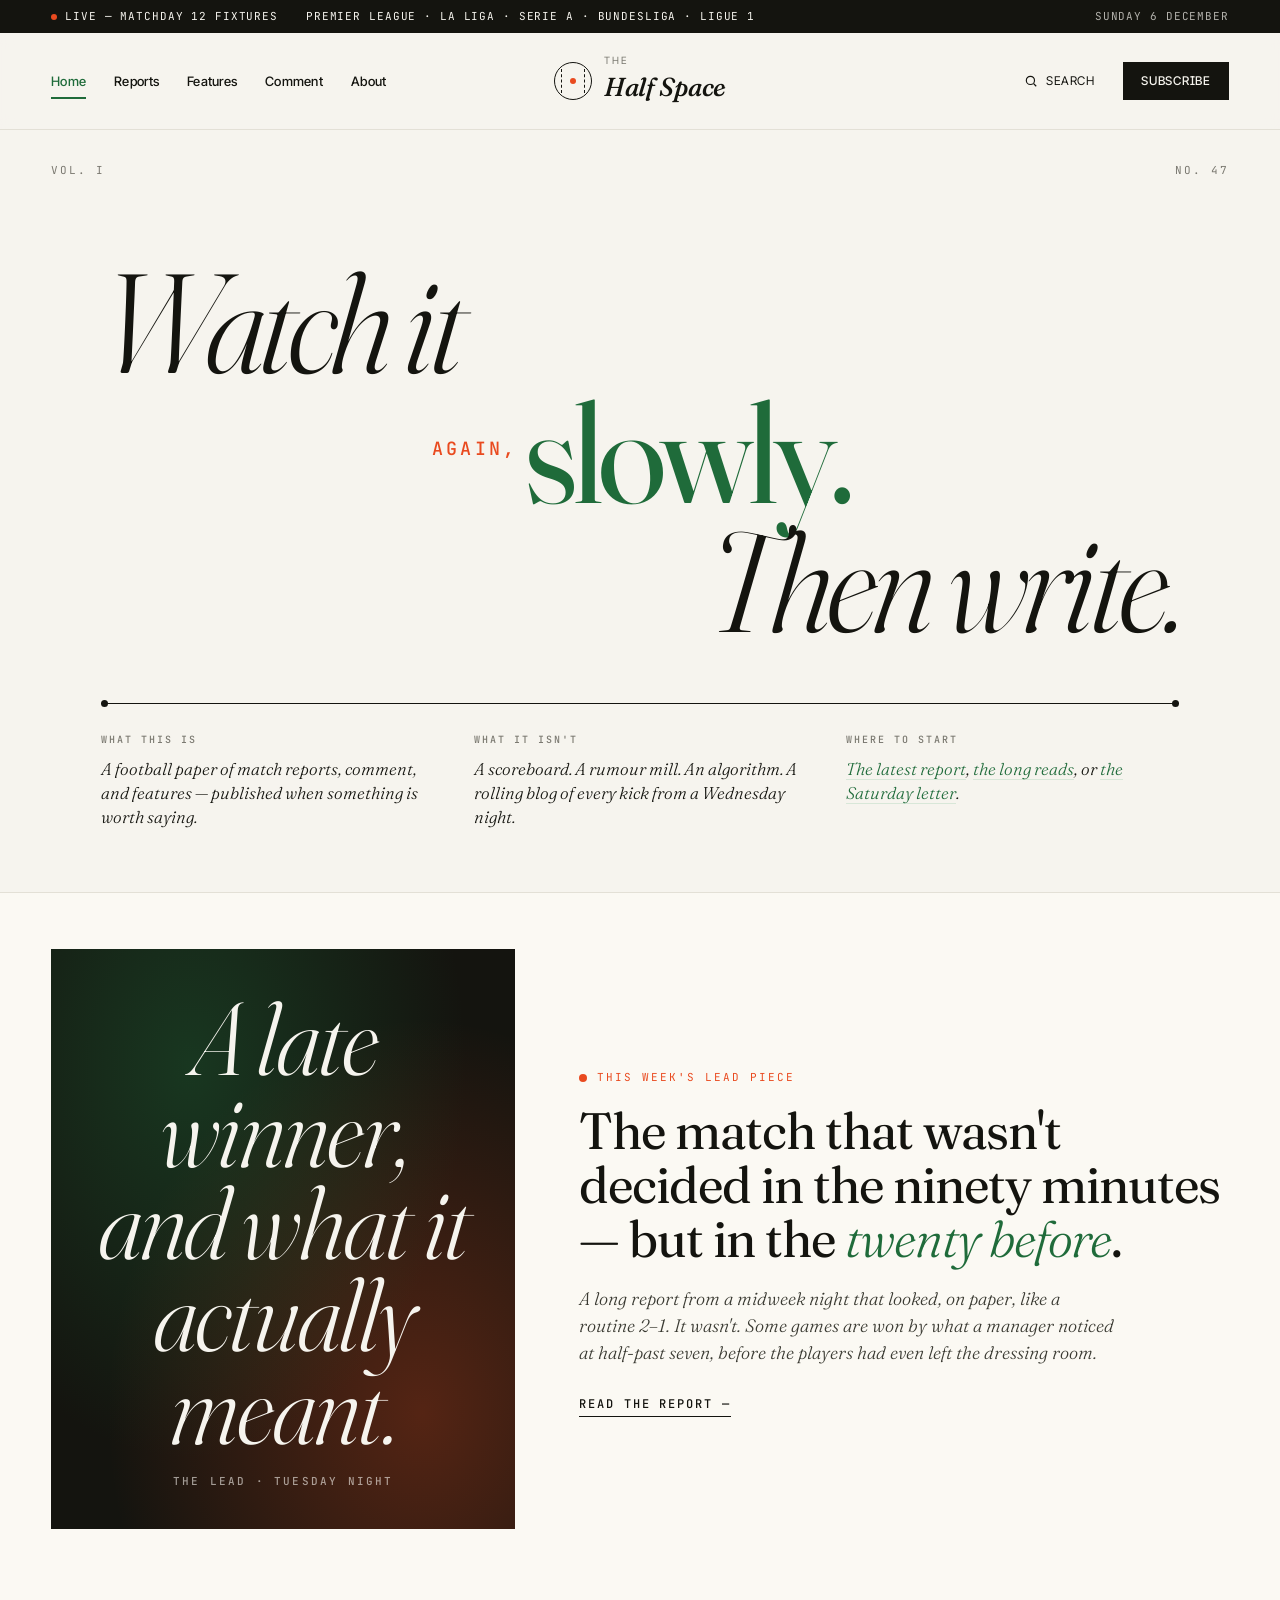
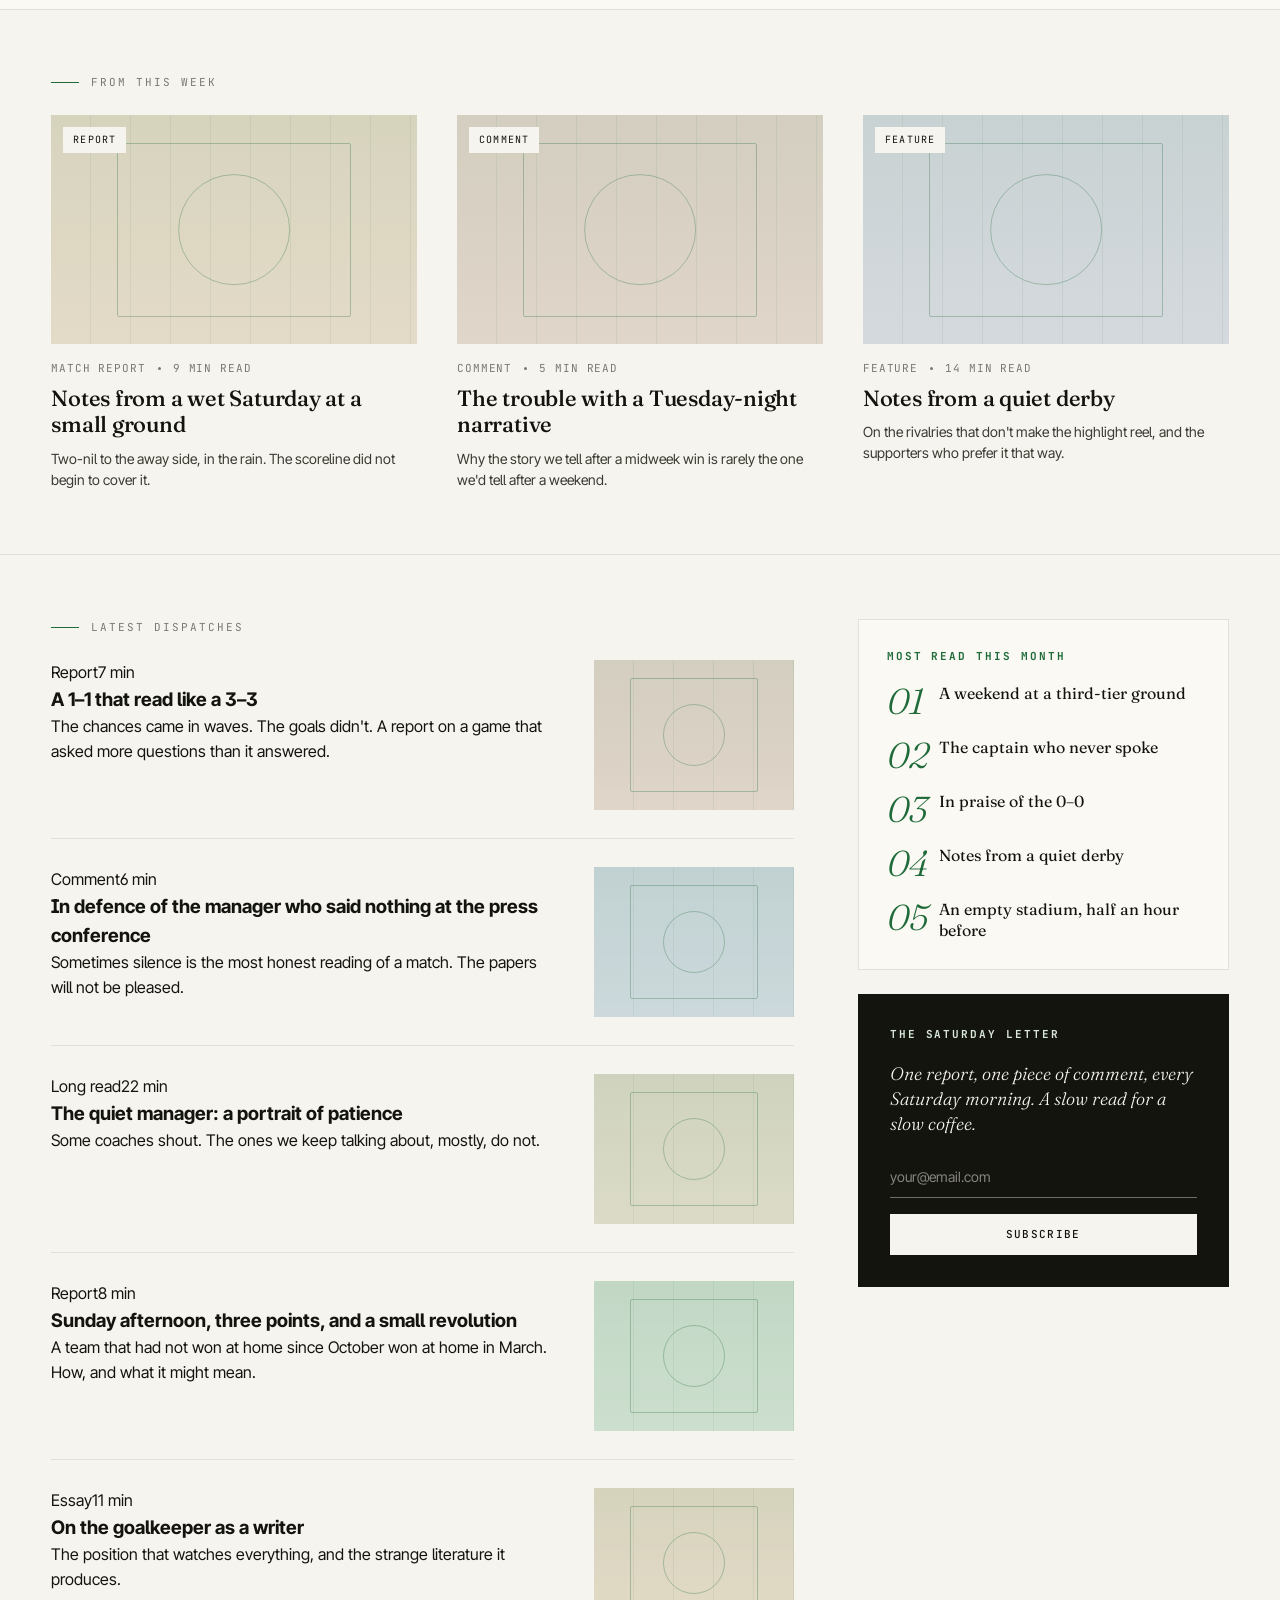
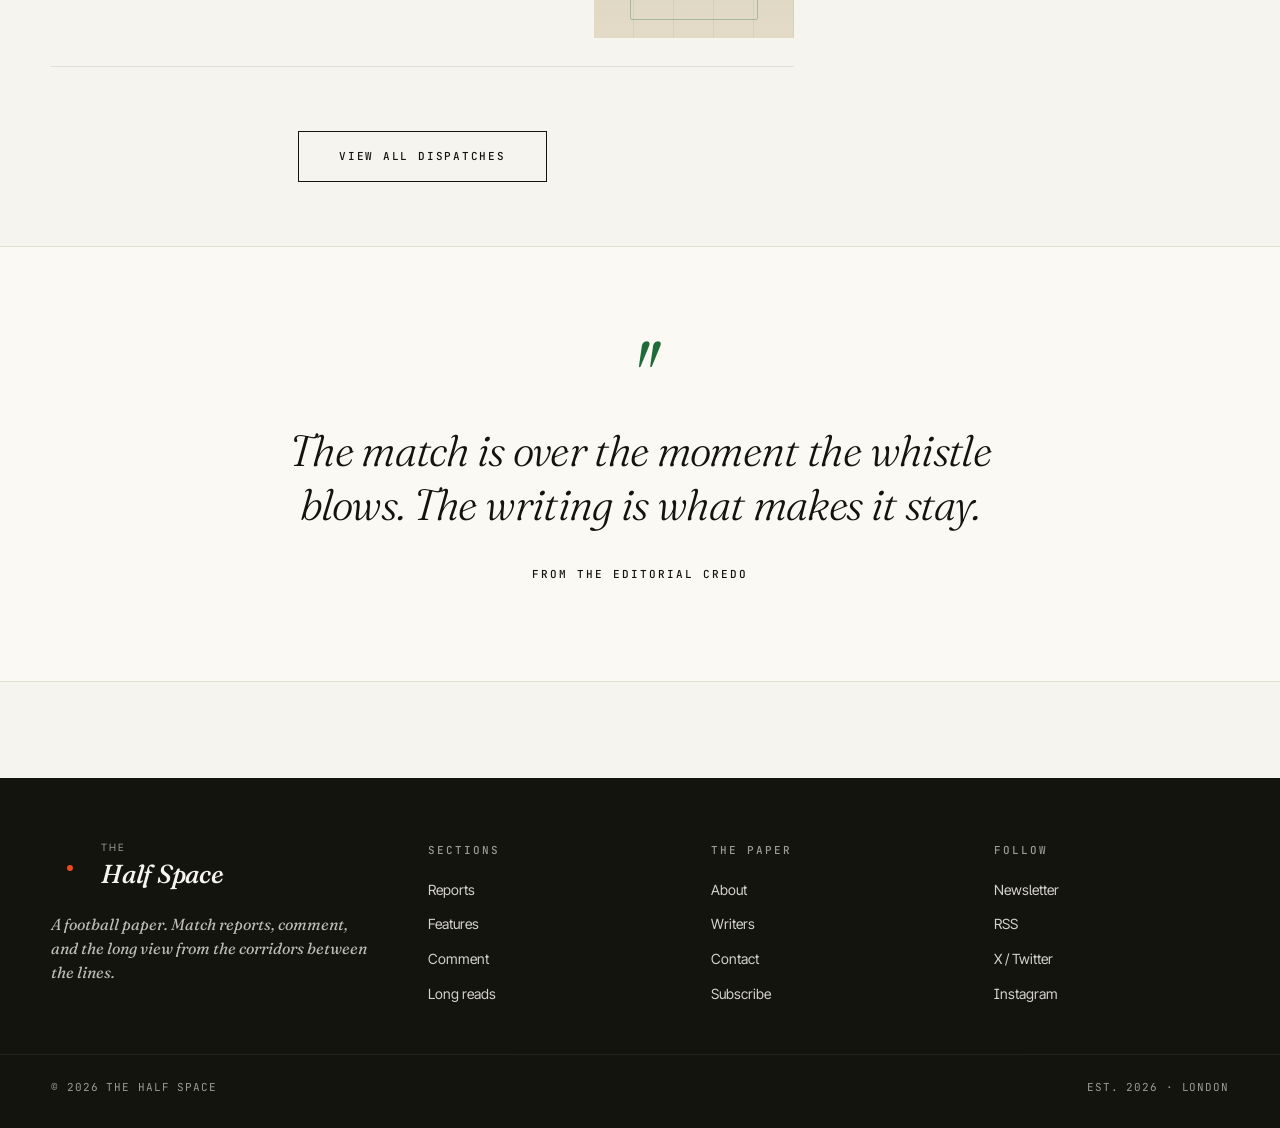
==== commit 63f3052e: "Add files via upload v.2" ====
--- a/index.html
+++ b/index.html
@@ -3,8 +3,8 @@
 <head>
 <meta charset="UTF-8">
 <meta name="viewport" content="width=device-width, initial-scale=1.0">
-<title>The Half Space — Football, written carefully</title>
-<meta name="description" content="Tactics, culture, and the long view from the corridors between the lines.">
+<title>The Half Space — A football paper</title>
+<meta name="description" content="Match reports, comment, and features. A football paper, written carefully.">
 <link rel="stylesheet" href="styles.css">
 </head>
 <body data-page="home">
@@ -13,45 +13,46 @@
 
 <main>
 
-  <!-- HERO -->
-  <section class="hero">
-    <div class="container hero-grid">
-      <div class="hero-lead fade-up">
-        <span class="lead-tag">The lead · Today's essay</span>
-        <h1>Where the wing becomes a <em>thought</em>, and the pitch starts to think back.</h1>
-        <p class="deck">A weekly journal of football — tactics, culture, and the long view from the corridors between the lines. No takes. No tribalism. Just careful writing about the world's strangest game.</p>
-        <p class="byline">Edited from London · <strong>Established 2026</strong></p>
+  <!-- COVER HERO — typographic, editorial -->
+  <section class="cover-hero">
+    <div class="cover-stack">
+      <span class="cover-line l1 fade-up">Watch it</span>
+      <span class="cover-line l2 fade-up delay-1"><span class="small-mark">again,</span>slowly.</span>
+      <span class="cover-line l3 fade-up delay-2">Then write.</span>
+
+      <div class="cover-rule"></div>
+
+      <div class="cover-foot fade-up delay-3">
+        <div class="col">
+          <h5>What this is</h5>
+          <p>A football paper of match reports, comment, and features — published when something is worth saying.</p>
+        </div>
+        <div class="col">
+          <h5>What it isn't</h5>
+          <p>A scoreboard. A rumour mill. An algorithm. A rolling blog of every kick from a Wednesday night.</p>
+        </div>
+        <div class="col">
+          <h5>Where to start</h5>
+          <p><a href="reports.html">The latest report</a>, <a href="features.html">the long reads</a>, or <a href="subscribe.html">the Saturday letter</a>.</p>
+        </div>
       </div>
-      <div class="hero-image fade-up delay-2">
-        <div class="pitch-illustration"></div>
-        <svg class="pitch-svg" viewBox="0 0 400 460" preserveAspectRatio="xMidYMid slice">
-          <!-- Pitch lines suggestion -->
-          <g stroke="rgba(255,255,255,0.35)" stroke-width="1" fill="none">
-            <rect x="40" y="40" width="320" height="380"/>
-            <line x1="40" y1="230" x2="360" y2="230"/>
-            <circle cx="200" cy="230" r="50"/>
-            <circle cx="200" cy="230" r="2" fill="rgba(255,255,255,0.6)"/>
-            <rect x="120" y="40" width="160" height="70"/>
-            <rect x="120" y="350" width="160" height="70"/>
-            <rect x="160" y="40" width="80" height="30"/>
-            <rect x="160" y="390" width="80" height="30"/>
-          </g>
-          <!-- Half-space highlight zones -->
-          <g fill="rgba(233,74,31,0.5)">
-            <rect x="100" y="280" width="60" height="120"/>
-            <rect x="240" y="60" width="60" height="120"/>
-          </g>
-          <g stroke="rgba(255,255,255,0.7)" stroke-width="1.5" fill="none" stroke-dasharray="3,4">
-            <line x1="100" y1="40" x2="100" y2="420"/>
-            <line x1="160" y1="40" x2="160" y2="420"/>
-            <line x1="240" y1="40" x2="240" y2="420"/>
-            <line x1="300" y1="40" x2="300" y2="420"/>
-          </g>
-        </svg>
-        <div class="corner-tag">
-          <span class="big">The half space</span>
-          <span>fig. i — between the lines</span>
+    </div>
+  </section>
+
+  <!-- LEAD PIECE -->
+  <section class="lead-strip">
+    <div class="container lead-grid">
+      <div class="lead-art fade-up">
+        <div class="art-text">
+          A late winner,<br>and what it<br>actually meant.
+          <small>The lead · Tuesday night</small>
         </div>
+      </div>
+      <div class="fade-up delay-1">
+        <span class="lead-meta"><span class="dot"></span>This week's lead piece</span>
+        <h2>The match that wasn't decided in the ninety minutes — but in the <em>twenty before</em>.</h2>
+        <p>A long report from a midweek night that looked, on paper, like a routine 2–1. It wasn't. Some games are won by what a manager noticed at half-past seven, before the players had even left the dressing room.</p>
+        <a href="article.html" class="read-link">Read the report —</a>
       </div>
     </div>
   </section>
@@ -59,32 +60,32 @@
   <!-- FEATURED THREE -->
   <section class="featured-row">
     <div class="container">
-      <div class="section-eyebrow">Featured this week</div>
+      <div class="section-eyebrow">From this week</div>
       <div class="featured-grid">
         <a href="article.html" class="card fade-up">
           <div class="card-image">
-            <span class="tag">Tactics</span>
-            <div class="card-image-inner pg-1"><div class="pitch-graphic"></div></div>
+            <span class="tag">Report</span>
+            <div class="card-image-inner pg-2"><div class="pitch-graphic"></div></div>
           </div>
-          <div class="meta"><span>Tactics</span><span class="dot-sep"></span><span>12 min read</span></div>
-          <h3>The slow death of the lone striker</h3>
-          <p>Why the modern centre-forward is no longer a destination, but a relay station.</p>
+          <div class="meta"><span>Match report</span><span class="dot-sep"></span><span>9 min read</span></div>
+          <h3>Notes from a wet Saturday at a small ground</h3>
+          <p>Two-nil to the away side, in the rain. The scoreline did not begin to cover it.</p>
         </a>
         <a href="article.html" class="card fade-up delay-1">
           <div class="card-image">
-            <span class="tag">Feature</span>
-            <div class="card-image-inner pg-2"><div class="pitch-graphic"></div></div>
+            <span class="tag">Comment</span>
+            <div class="card-image-inner pg-4"><div class="pitch-graphic"></div></div>
           </div>
-          <div class="meta"><span>Feature</span><span class="dot-sep"></span><span>9 min read</span></div>
-          <h3>A grammar of the throw-in</h3>
-          <p>How a thrown ball became a set-piece, and why nobody is laughing about it anymore.</p>
+          <div class="meta"><span>Comment</span><span class="dot-sep"></span><span>5 min read</span></div>
+          <h3>The trouble with a Tuesday-night narrative</h3>
+          <p>Why the story we tell after a midweek win is rarely the one we'd tell after a weekend.</p>
         </a>
         <a href="article.html" class="card fade-up delay-2">
           <div class="card-image">
-            <span class="tag">Culture</span>
+            <span class="tag">Feature</span>
             <div class="card-image-inner pg-3"><div class="pitch-graphic"></div></div>
           </div>
-          <div class="meta"><span>Culture</span><span class="dot-sep"></span><span>14 min read</span></div>
+          <div class="meta"><span>Feature</span><span class="dot-sep"></span><span>14 min read</span></div>
           <h3>Notes from a quiet derby</h3>
           <p>On the rivalries that don't make the highlight reel, and the supporters who prefer it that way.</p>
         </a>
@@ -100,17 +101,17 @@
         <div class="latest-list">
           <a href="article.html" class="row">
             <div>
-              <div class="meta"><span>Premier League</span><span class="dot-sep"></span><span>6 min</span></div>
-              <h3>The geometry of the inverted full-back, revisited</h3>
-              <p>What looks like a positional rotation is, in fact, a question about who gets to start the press.</p>
+              <div class="meta"><span>Report</span><span class="dot-sep"></span><span>7 min</span></div>
+              <h3>A 1–1 that read like a 3–3</h3>
+              <p>The chances came in waves. The goals didn't. A report on a game that asked more questions than it answered.</p>
             </div>
             <div class="img"><div class="card-image-inner pg-4"><div class="pitch-graphic"></div></div></div>
           </a>
           <a href="article.html" class="row">
             <div>
-              <div class="meta"><span>Bundesliga</span><span class="dot-sep"></span><span>8 min</span></div>
-              <h3>A short defence of the second leg</h3>
-              <p>Two-legged ties have been written off as relics. The European nights say otherwise.</p>
+              <div class="meta"><span>Comment</span><span class="dot-sep"></span><span>6 min</span></div>
+              <h3>In defence of the manager who said nothing at the press conference</h3>
+              <p>Sometimes silence is the most honest reading of a match. The papers will not be pleased.</p>
             </div>
             <div class="img"><div class="card-image-inner pg-5"><div class="pitch-graphic"></div></div></div>
           </a>
@@ -124,9 +125,9 @@
           </a>
           <a href="article.html" class="row">
             <div>
-              <div class="meta"><span>Serie A</span><span class="dot-sep"></span><span>5 min</span></div>
-              <h3>What Italy still teaches us about defending</h3>
-              <p>The art has not been lost. It has only been outsourced.</p>
+              <div class="meta"><span>Report</span><span class="dot-sep"></span><span>8 min</span></div>
+              <h3>Sunday afternoon, three points, and a small revolution</h3>
+              <p>A team that had not won at home since October won at home in March. How, and what it might mean.</p>
             </div>
             <div class="img"><div class="card-image-inner pg-1"><div class="pitch-graphic"></div></div></div>
           </a>
@@ -148,16 +149,16 @@
         <div class="sidebar-block">
           <h4>Most read this month</h4>
           <ol class="most-read">
-            <li><span class="num">01</span><a href="article.html">A field guide to the false nine, again</a></li>
-            <li><span class="num">02</span><a href="article.html">Why pressing traps are quietly dying</a></li>
-            <li><span class="num">03</span><a href="article.html">The corner kick is a manifesto</a></li>
-            <li><span class="num">04</span><a href="article.html">In praise of the 0–0</a></li>
-            <li><span class="num">05</span><a href="article.html">A short history of the back three</a></li>
+            <li><span class="num">01</span><a href="article.html">A weekend at a third-tier ground</a></li>
+            <li><span class="num">02</span><a href="article.html">The captain who never spoke</a></li>
+            <li><span class="num">03</span><a href="article.html">In praise of the 0–0</a></li>
+            <li><span class="num">04</span><a href="article.html">Notes from a quiet derby</a></li>
+            <li><span class="num">05</span><a href="article.html">An empty stadium, half an hour before</a></li>
           </ol>
         </div>
         <div class="sidebar-block newsletter-block">
           <h4>The Saturday letter</h4>
-          <p>One essay, every Saturday morning. A slow read for a slow coffee.</p>
+          <p>One report, one piece of comment, every Saturday morning. A slow read for a slow coffee.</p>
           <input type="email" placeholder="your@email.com" />
           <button>Subscribe</button>
         </div>
@@ -169,8 +170,8 @@
   <section class="quote-block">
     <blockquote>
       <div class="qmark">"</div>
-      <q>Football is the ballet of the masses — but only if you watch it long enough to see the choreography.</q>
-      <cite><strong>Dmitri Shostakovich</strong> — as quoted in the editorial credo</cite>
+      <q>The match is over the moment the whistle blows. The writing is what makes it stay.</q>
+      <cite><strong>From the editorial credo</strong></cite>
     </blockquote>
   </section>
 
--- a/styles.css
+++ b/styles.css
@@ -1414,3 +1414,249 @@
 }
 .league-row:hover .arrow { transform: translateX(8px); color: var(--accent); }
 
+
+/* ===========================
+   V2 — TYPOGRAPHIC HERO
+   The adventurous editorial cover
+   =========================== */
+
+.cover-hero {
+  padding: 80px 0 64px;
+  border-bottom: 1px solid var(--rule);
+  position: relative;
+  overflow: hidden;
+}
+
+.cover-hero::before {
+  content: 'No. 47';
+  position: absolute;
+  top: 32px;
+  right: var(--gutter);
+  font-family: var(--mono);
+  font-size: 11px;
+  letter-spacing: 0.18em;
+  text-transform: uppercase;
+  color: var(--ink-muted);
+}
+
+.cover-hero::after {
+  content: 'Vol. I';
+  position: absolute;
+  top: 32px;
+  left: var(--gutter);
+  font-family: var(--mono);
+  font-size: 11px;
+  letter-spacing: 0.18em;
+  text-transform: uppercase;
+  color: var(--ink-muted);
+}
+
+.cover-stack {
+  max-width: 1180px;
+  margin: 0 auto;
+  padding: 48px var(--gutter) 0;
+  position: relative;
+}
+
+.cover-line {
+  font-family: var(--serif);
+  font-weight: 300;
+  font-style: italic;
+  line-height: 0.92;
+  letter-spacing: -0.04em;
+  color: var(--ink);
+  display: block;
+}
+
+.cover-line.l1 {
+  font-size: clamp(56px, 11vw, 168px);
+  text-align: left;
+}
+.cover-line.l2 {
+  font-size: clamp(56px, 11vw, 168px);
+  text-align: center;
+  font-style: normal;
+  font-weight: 400;
+  color: var(--accent);
+}
+.cover-line.l3 {
+  font-size: clamp(56px, 11vw, 168px);
+  text-align: right;
+  font-style: italic;
+  font-weight: 300;
+}
+
+.cover-line .small-mark {
+  font-family: var(--mono);
+  font-style: normal;
+  font-weight: 500;
+  font-size: 0.13em;
+  letter-spacing: 0.18em;
+  text-transform: uppercase;
+  vertical-align: super;
+  color: var(--highlight);
+  margin-right: 0.4em;
+}
+
+.cover-rule {
+  height: 1px;
+  background: var(--ink);
+  margin: 56px 0 28px;
+  position: relative;
+}
+.cover-rule::before, .cover-rule::after {
+  content: '';
+  position: absolute;
+  top: -3px;
+  width: 7px; height: 7px;
+  background: var(--ink);
+  border-radius: 50%;
+}
+.cover-rule::before { left: 0; }
+.cover-rule::after { right: 0; }
+
+.cover-foot {
+  display: grid;
+  grid-template-columns: 1fr 1fr 1fr;
+  gap: 40px;
+  font-family: var(--sans);
+  font-size: 13px;
+  line-height: 1.5;
+  color: var(--ink-soft);
+}
+.cover-foot .col h5 {
+  font-family: var(--mono);
+  font-size: 10px;
+  letter-spacing: 0.2em;
+  text-transform: uppercase;
+  color: var(--ink-muted);
+  margin-bottom: 10px;
+  font-weight: 500;
+}
+.cover-foot .col p {
+  font-family: var(--serif);
+  font-size: 17px;
+  font-style: italic;
+  font-weight: 300;
+  line-height: 1.4;
+  color: var(--ink);
+}
+.cover-foot .col a {
+  color: var(--accent);
+  border-bottom: 1px solid var(--accent-soft);
+  transition: border-color 0.2s;
+}
+.cover-foot .col a:hover { border-color: var(--accent); }
+
+@media (max-width: 700px) {
+  .cover-line.l1, .cover-line.l3 { text-align: left; }
+  .cover-line.l2 { text-align: left; }
+  .cover-foot { grid-template-columns: 1fr; gap: 24px; }
+  .cover-hero::before, .cover-hero::after { font-size: 10px; }
+}
+
+/* The strap below the cover — lead piece teaser */
+.lead-strip {
+  padding: 56px 0 80px;
+  background: var(--paper);
+  border-bottom: 1px solid var(--rule);
+}
+
+.lead-strip .lead-grid {
+  display: grid;
+  grid-template-columns: 1fr 1.4fr;
+  gap: 64px;
+  align-items: center;
+}
+@media (max-width: 800px) {
+  .lead-strip .lead-grid { grid-template-columns: 1fr; gap: 32px; }
+}
+
+.lead-strip .lead-meta {
+  font-family: var(--mono);
+  font-size: 11px;
+  letter-spacing: 0.18em;
+  text-transform: uppercase;
+  color: var(--highlight);
+  margin-bottom: 18px;
+  display: inline-flex;
+  gap: 10px;
+  align-items: center;
+}
+.lead-strip .lead-meta .dot {
+  width: 8px; height: 8px; border-radius: 50%;
+  background: var(--highlight);
+  display: inline-block;
+}
+
+.lead-strip h2 {
+  font-family: var(--serif);
+  font-weight: 400;
+  font-size: clamp(32px, 4vw, 52px);
+  line-height: 1.05;
+  letter-spacing: -0.02em;
+  margin-bottom: 20px;
+}
+.lead-strip h2 em { font-style: italic; font-weight: 300; color: var(--accent); }
+.lead-strip p {
+  font-family: var(--serif);
+  font-size: 18px;
+  font-style: italic;
+  font-weight: 300;
+  line-height: 1.5;
+  color: var(--ink-soft);
+  max-width: 540px;
+  margin-bottom: 24px;
+}
+.lead-strip .read-link {
+  font-family: var(--mono);
+  font-size: 12px;
+  letter-spacing: 0.16em;
+  text-transform: uppercase;
+  font-weight: 500;
+  border-bottom: 1px solid var(--ink);
+  padding-bottom: 4px;
+  transition: color 0.2s, border-color 0.2s;
+}
+.lead-strip .read-link:hover { color: var(--accent); border-color: var(--accent); }
+
+.lead-strip .lead-art {
+  aspect-ratio: 4/5;
+  background: var(--ink);
+  position: relative;
+  overflow: hidden;
+  display: grid;
+  place-items: center;
+}
+.lead-strip .lead-art .art-text {
+  font-family: var(--serif);
+  font-style: italic;
+  font-size: clamp(64px, 8vw, 120px);
+  font-weight: 300;
+  color: var(--bg);
+  line-height: 0.9;
+  text-align: center;
+  letter-spacing: -0.02em;
+  padding: 24px;
+  position: relative;
+  z-index: 2;
+}
+.lead-strip .lead-art .art-text small {
+  display: block;
+  font-family: var(--mono);
+  font-size: 11px;
+  letter-spacing: 0.2em;
+  text-transform: uppercase;
+  font-style: normal;
+  font-weight: 500;
+  margin-top: 24px;
+  color: rgba(246,244,238,0.6);
+}
+.lead-strip .lead-art::before {
+  content: '';
+  position: absolute;
+  inset: 0;
+  background:
+    radial-gradient(ellipse at 30% 20%, rgba(31,107,58,0.4), transparent 60%),
+    radial-gradient(ellipse at 80% 80%, rgba(233,74,31,0.3), transparent 60%);
+}
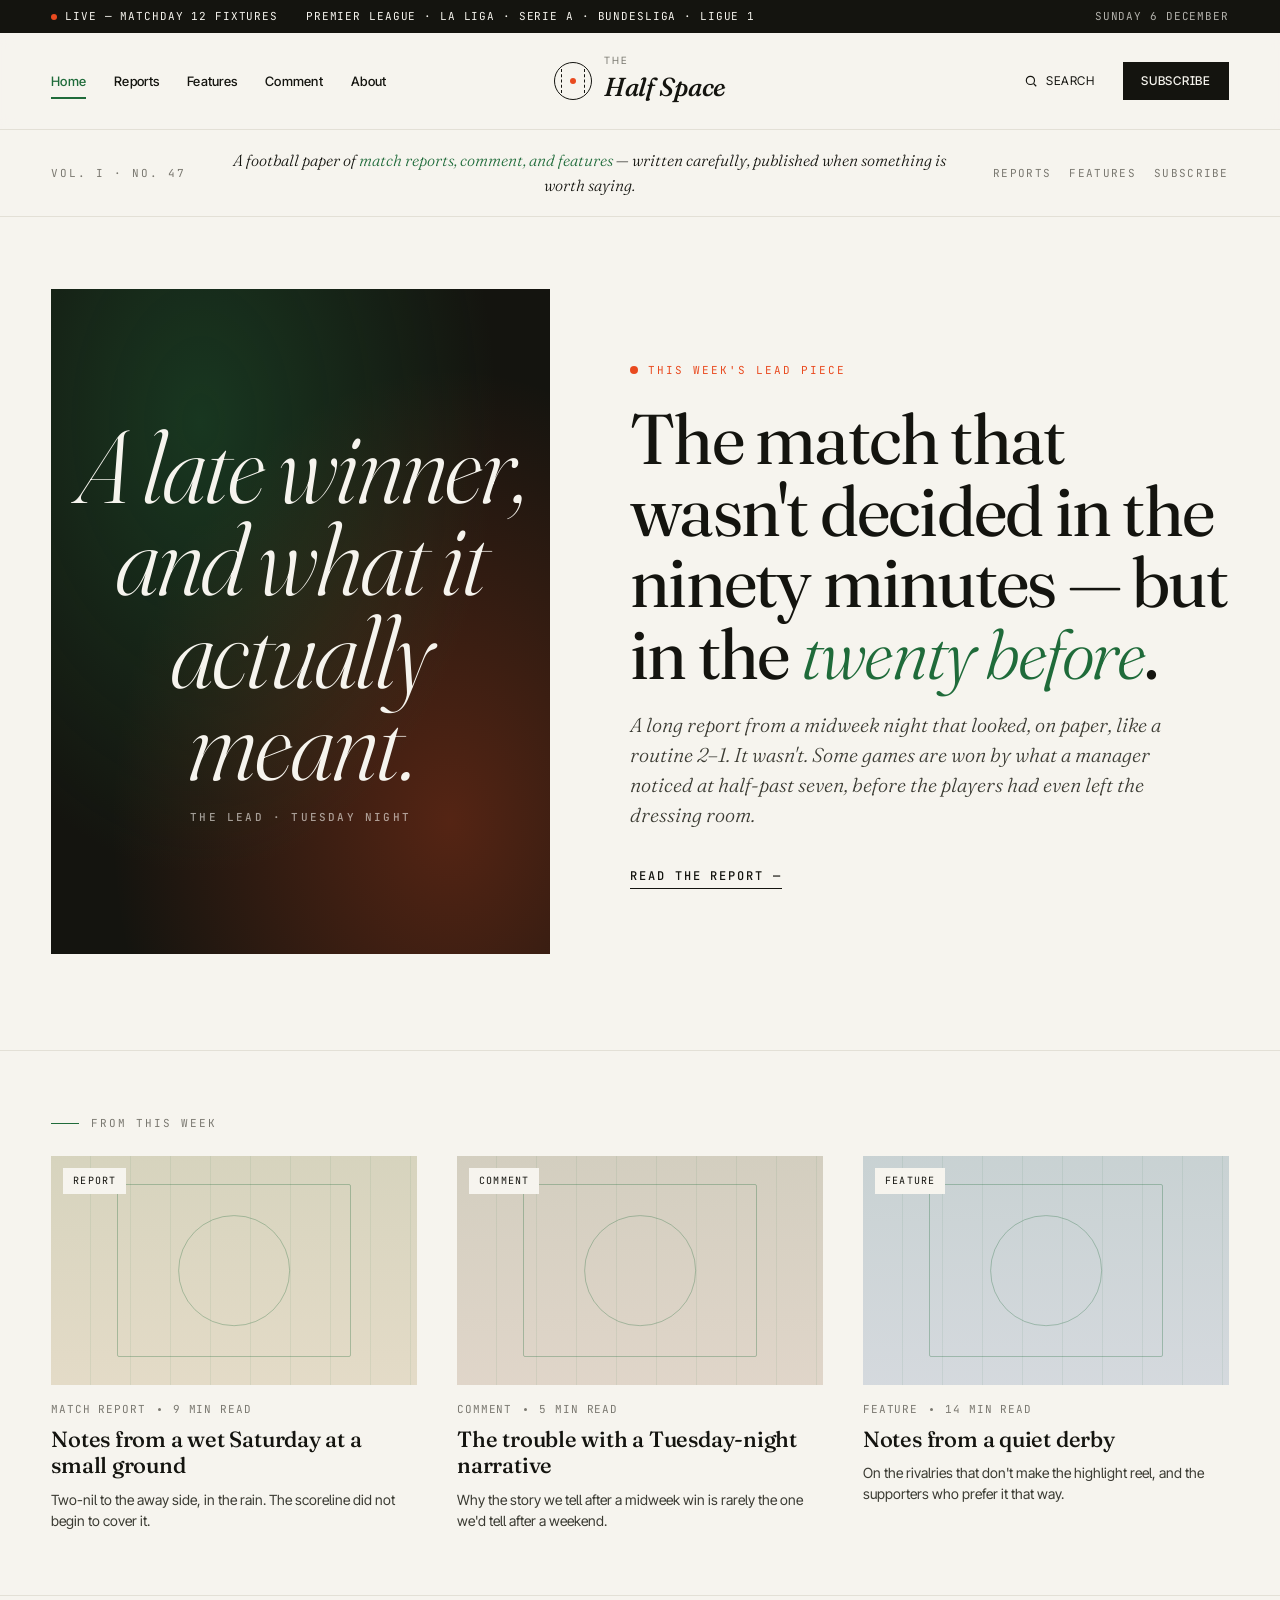
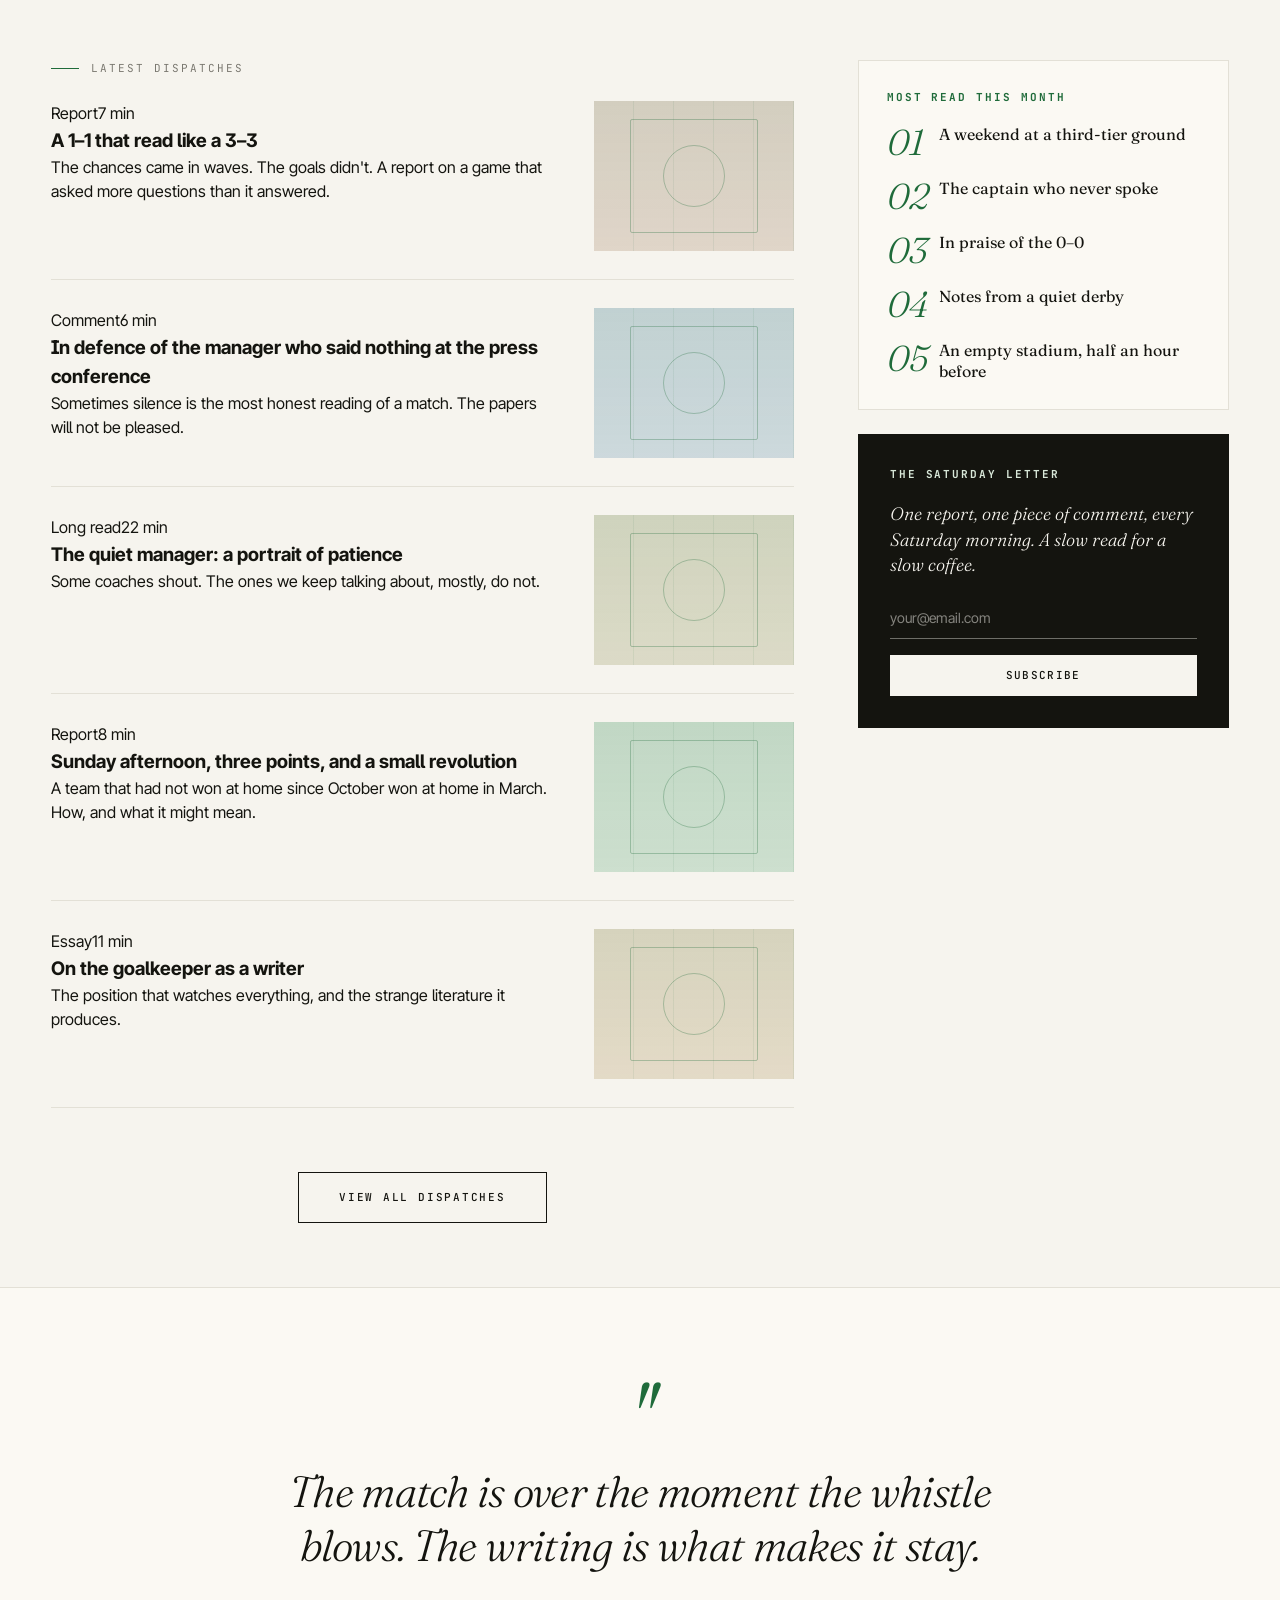
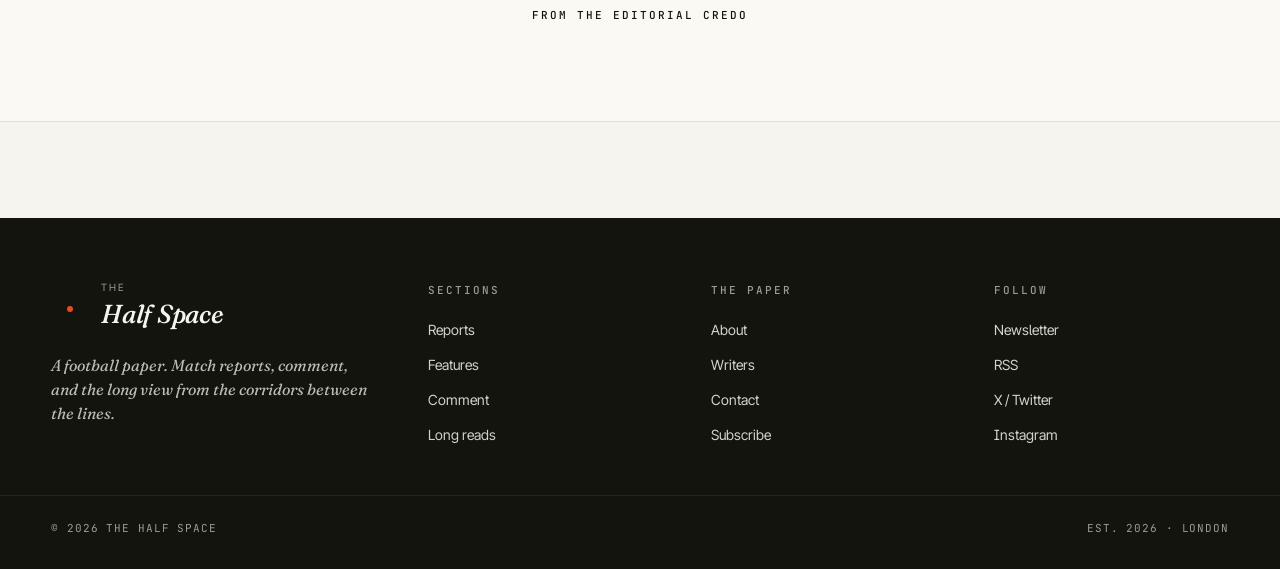
==== commit 5c360979: "Add files via upload" ====
--- a/index.html
+++ b/index.html
@@ -13,34 +13,21 @@
 
 <main>
 
-  <!-- COVER HERO — typographic, editorial -->
-  <section class="cover-hero">
-    <div class="cover-stack">
-      <span class="cover-line l1 fade-up">Watch it</span>
-      <span class="cover-line l2 fade-up delay-1"><span class="small-mark">again,</span>slowly.</span>
-      <span class="cover-line l3 fade-up delay-2">Then write.</span>
-
-      <div class="cover-rule"></div>
-
-      <div class="cover-foot fade-up delay-3">
-        <div class="col">
-          <h5>What this is</h5>
-          <p>A football paper of match reports, comment, and features — published when something is worth saying.</p>
-        </div>
-        <div class="col">
-          <h5>What it isn't</h5>
-          <p>A scoreboard. A rumour mill. An algorithm. A rolling blog of every kick from a Wednesday night.</p>
-        </div>
-        <div class="col">
-          <h5>Where to start</h5>
-          <p><a href="reports.html">The latest report</a>, <a href="features.html">the long reads</a>, or <a href="subscribe.html">the Saturday letter</a>.</p>
-        </div>
-      </div>
+  <!-- Small intro strap below the masthead -->
+  <section class="intro-strap fade-up">
+    <div class="strap-inner">
+      <span class="vol">Vol. I · No. 47</span>
+      <span class="strap-line">A football paper of <em>match reports, comment, and features</em> — written carefully, published when something is worth saying.</span>
+      <span class="strap-links">
+        <a href="reports.html">Reports</a>
+        <a href="features.html">Features</a>
+        <a href="subscribe.html">Subscribe</a>
+      </span>
     </div>
   </section>
 
-  <!-- LEAD PIECE -->
-  <section class="lead-strip">
+  <!-- LEAD PIECE — now the opener -->
+  <section class="lead-strip lead-opener">
     <div class="container lead-grid">
       <div class="lead-art fade-up">
         <div class="art-text">
--- a/styles.css
+++ b/styles.css
@@ -1421,7 +1421,7 @@
    =========================== */
 
 .cover-hero {
-  padding: 80px 0 64px;
+  padding: 56px 0 48px;
   border-bottom: 1px solid var(--rule);
   position: relative;
   overflow: hidden;
@@ -1454,7 +1454,7 @@
 .cover-stack {
   max-width: 1180px;
   margin: 0 auto;
-  padding: 48px var(--gutter) 0;
+  padding: 24px var(--gutter) 0;
   position: relative;
 }
 
@@ -1469,18 +1469,18 @@
 }
 
 .cover-line.l1 {
-  font-size: clamp(56px, 11vw, 168px);
+  font-size: clamp(48px, 7.5vw, 112px);
   text-align: left;
 }
 .cover-line.l2 {
-  font-size: clamp(56px, 11vw, 168px);
+  font-size: clamp(48px, 7.5vw, 112px);
   text-align: center;
   font-style: normal;
   font-weight: 400;
   color: var(--accent);
 }
 .cover-line.l3 {
-  font-size: clamp(56px, 11vw, 168px);
+  font-size: clamp(48px, 7.5vw, 112px);
   text-align: right;
   font-style: italic;
   font-weight: 300;
@@ -1501,7 +1501,7 @@
 .cover-rule {
   height: 1px;
   background: var(--ink);
-  margin: 56px 0 28px;
+  margin: 36px 0 24px;
   position: relative;
 }
 .cover-rule::before, .cover-rule::after {
@@ -1660,3 +1660,90 @@
     radial-gradient(ellipse at 30% 20%, rgba(31,107,58,0.4), transparent 60%),
     radial-gradient(ellipse at 80% 80%, rgba(233,74,31,0.3), transparent 60%);
 }
+
+/* ===========================
+   V3 — STRAP + ENLARGED LEAD
+   =========================== */
+
+/* Small introduction strap below the masthead */
+.intro-strap {
+  border-bottom: 1px solid var(--rule);
+  padding: 18px 0;
+}
+.intro-strap .strap-inner {
+  max-width: var(--max);
+  margin: 0 auto;
+  padding: 0 var(--gutter);
+  display: grid;
+  grid-template-columns: auto 1fr auto;
+  gap: 32px;
+  align-items: center;
+}
+.intro-strap .vol {
+  font-family: var(--mono);
+  font-size: 11px;
+  letter-spacing: 0.18em;
+  text-transform: uppercase;
+  color: var(--ink-muted);
+}
+.intro-strap .strap-line {
+  font-family: var(--serif);
+  font-style: italic;
+  font-weight: 300;
+  font-size: 16px;
+  color: var(--ink);
+  text-align: center;
+}
+.intro-strap .strap-line em { color: var(--accent); font-style: italic; }
+.intro-strap .strap-links {
+  font-family: var(--mono);
+  font-size: 11px;
+  letter-spacing: 0.12em;
+  text-transform: uppercase;
+  display: flex;
+  gap: 18px;
+}
+.intro-strap .strap-links a {
+  color: var(--ink-muted);
+  transition: color 0.2s;
+}
+.intro-strap .strap-links a:hover { color: var(--accent); }
+
+@media (max-width: 800px) {
+  .intro-strap .strap-inner { grid-template-columns: 1fr; gap: 8px; text-align: center; }
+  .intro-strap .strap-links { justify-content: center; flex-wrap: wrap; gap: 12px; }
+  .intro-strap .vol { display: none; }
+}
+
+/* Enlarged lead piece (when used as the opener) */
+.lead-strip.lead-opener {
+  padding: 72px 0 96px;
+  background: var(--bg);
+  border-bottom: 1px solid var(--rule);
+}
+.lead-strip.lead-opener .lead-grid {
+  grid-template-columns: 1fr 1.2fr;
+  gap: 80px;
+}
+.lead-strip.lead-opener .lead-art {
+  aspect-ratio: 3/4;
+}
+.lead-strip.lead-opener h2 {
+  font-size: clamp(40px, 5.5vw, 72px);
+  line-height: 1.02;
+  letter-spacing: -0.025em;
+  font-weight: 400;
+}
+.lead-strip.lead-opener p {
+  font-size: 20px;
+  max-width: 580px;
+  margin-bottom: 32px;
+}
+.lead-strip.lead-opener .lead-meta {
+  margin-bottom: 24px;
+}
+@media (max-width: 800px) {
+  .lead-strip.lead-opener { padding: 48px 0 64px; }
+  .lead-strip.lead-opener .lead-grid { grid-template-columns: 1fr; gap: 40px; }
+  .lead-strip.lead-opener .lead-art { aspect-ratio: 4/3; }
+}
